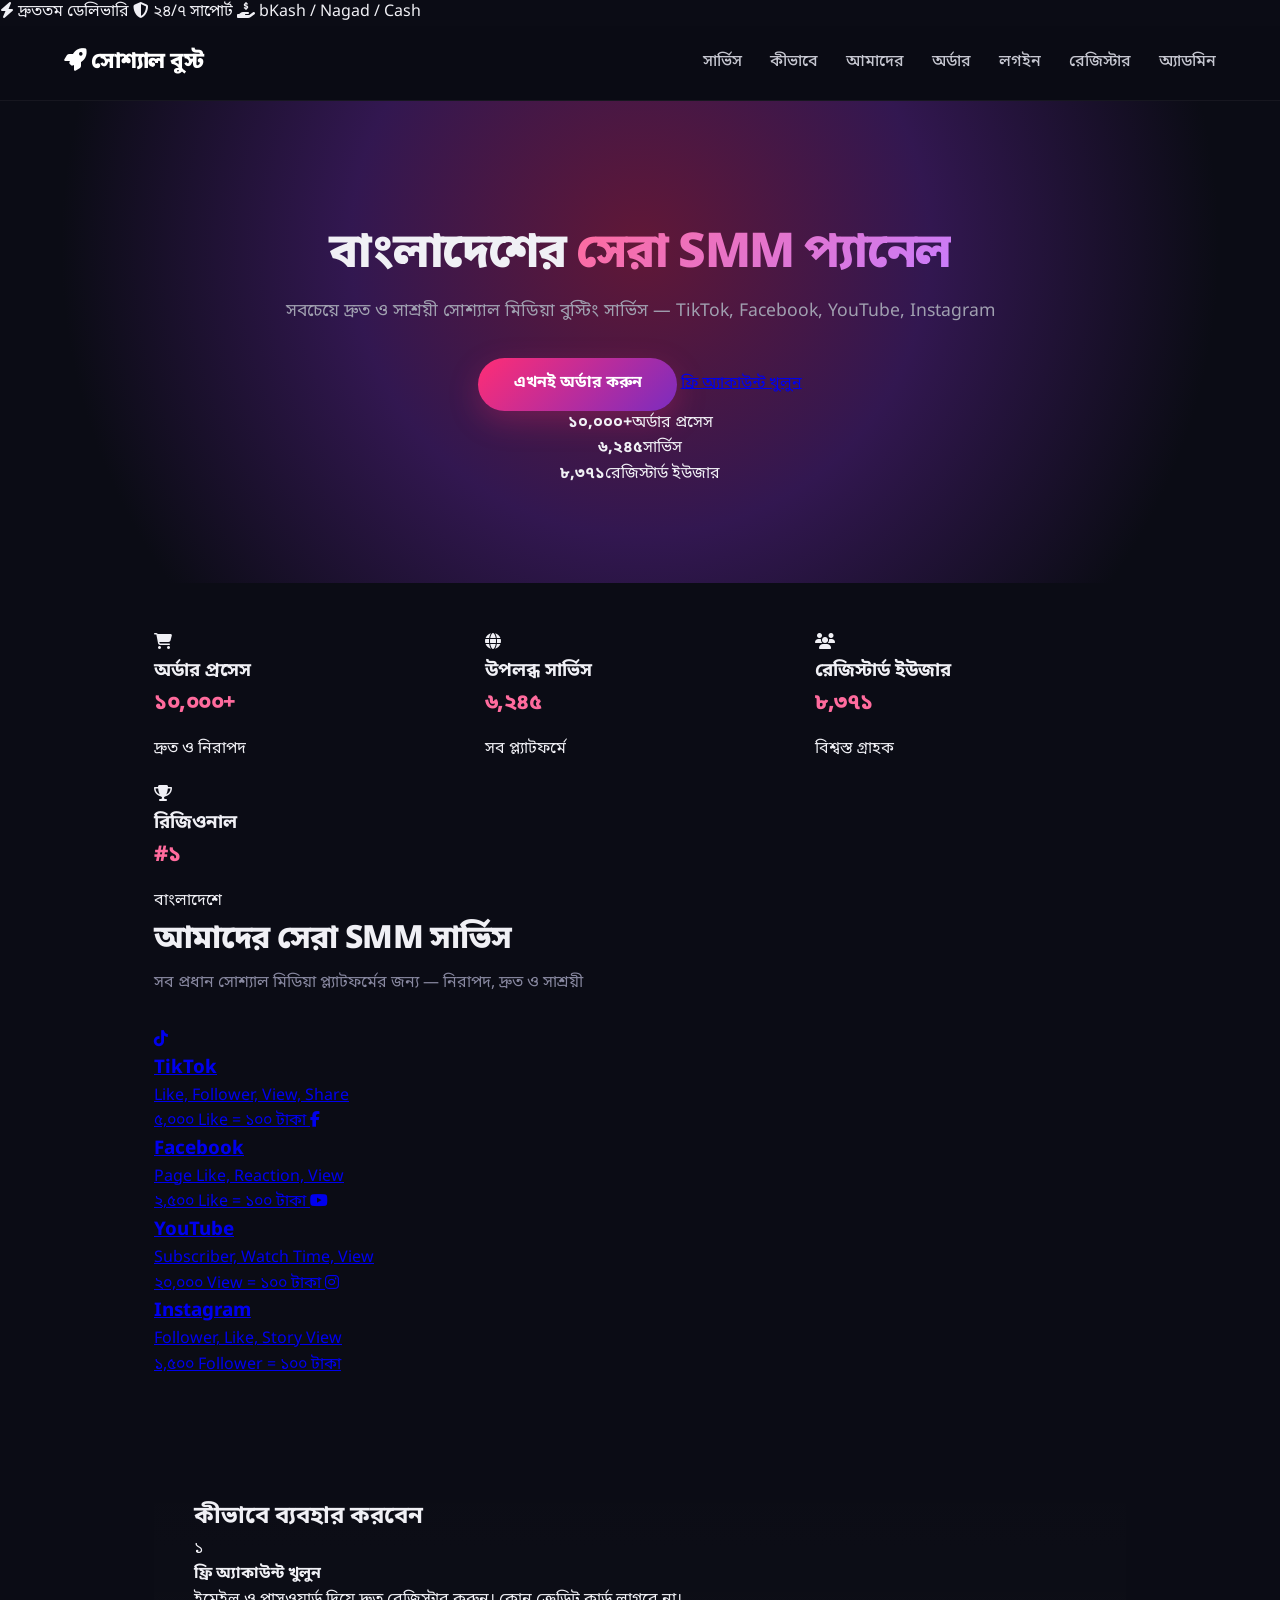
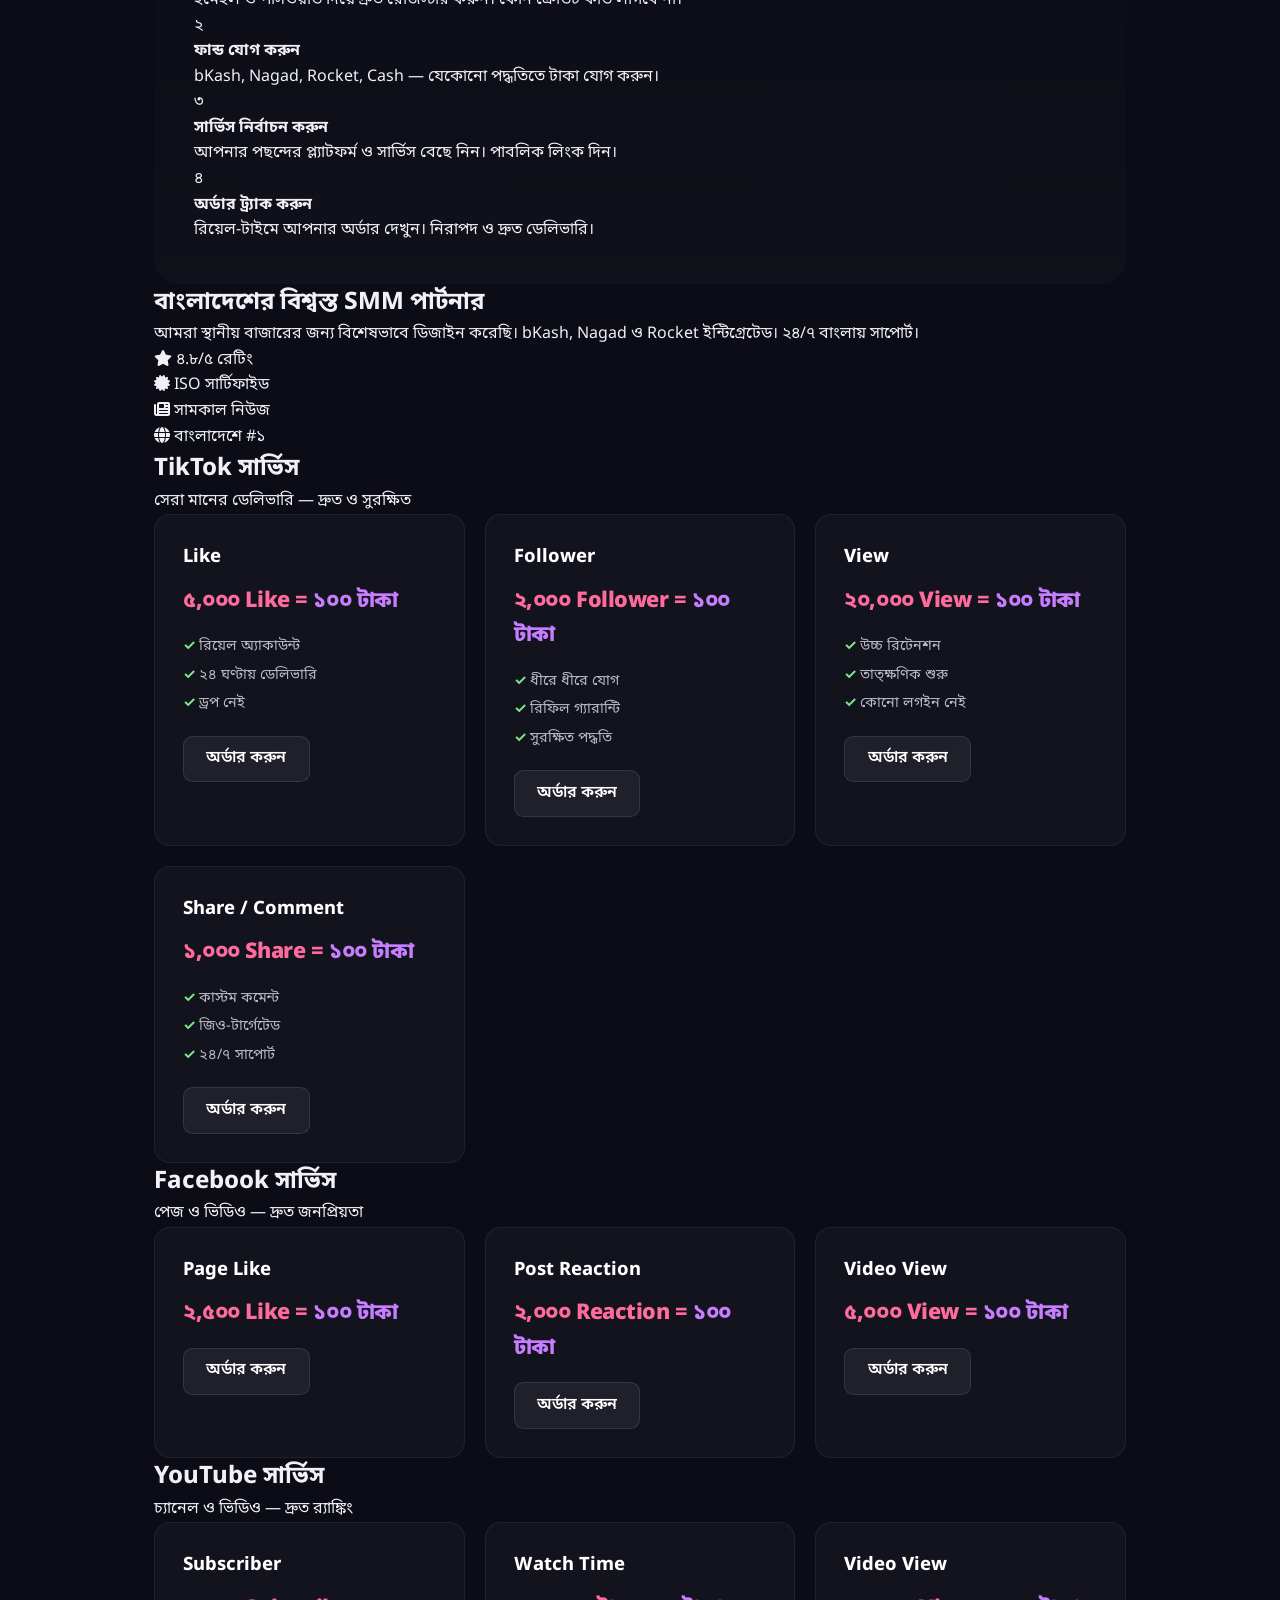
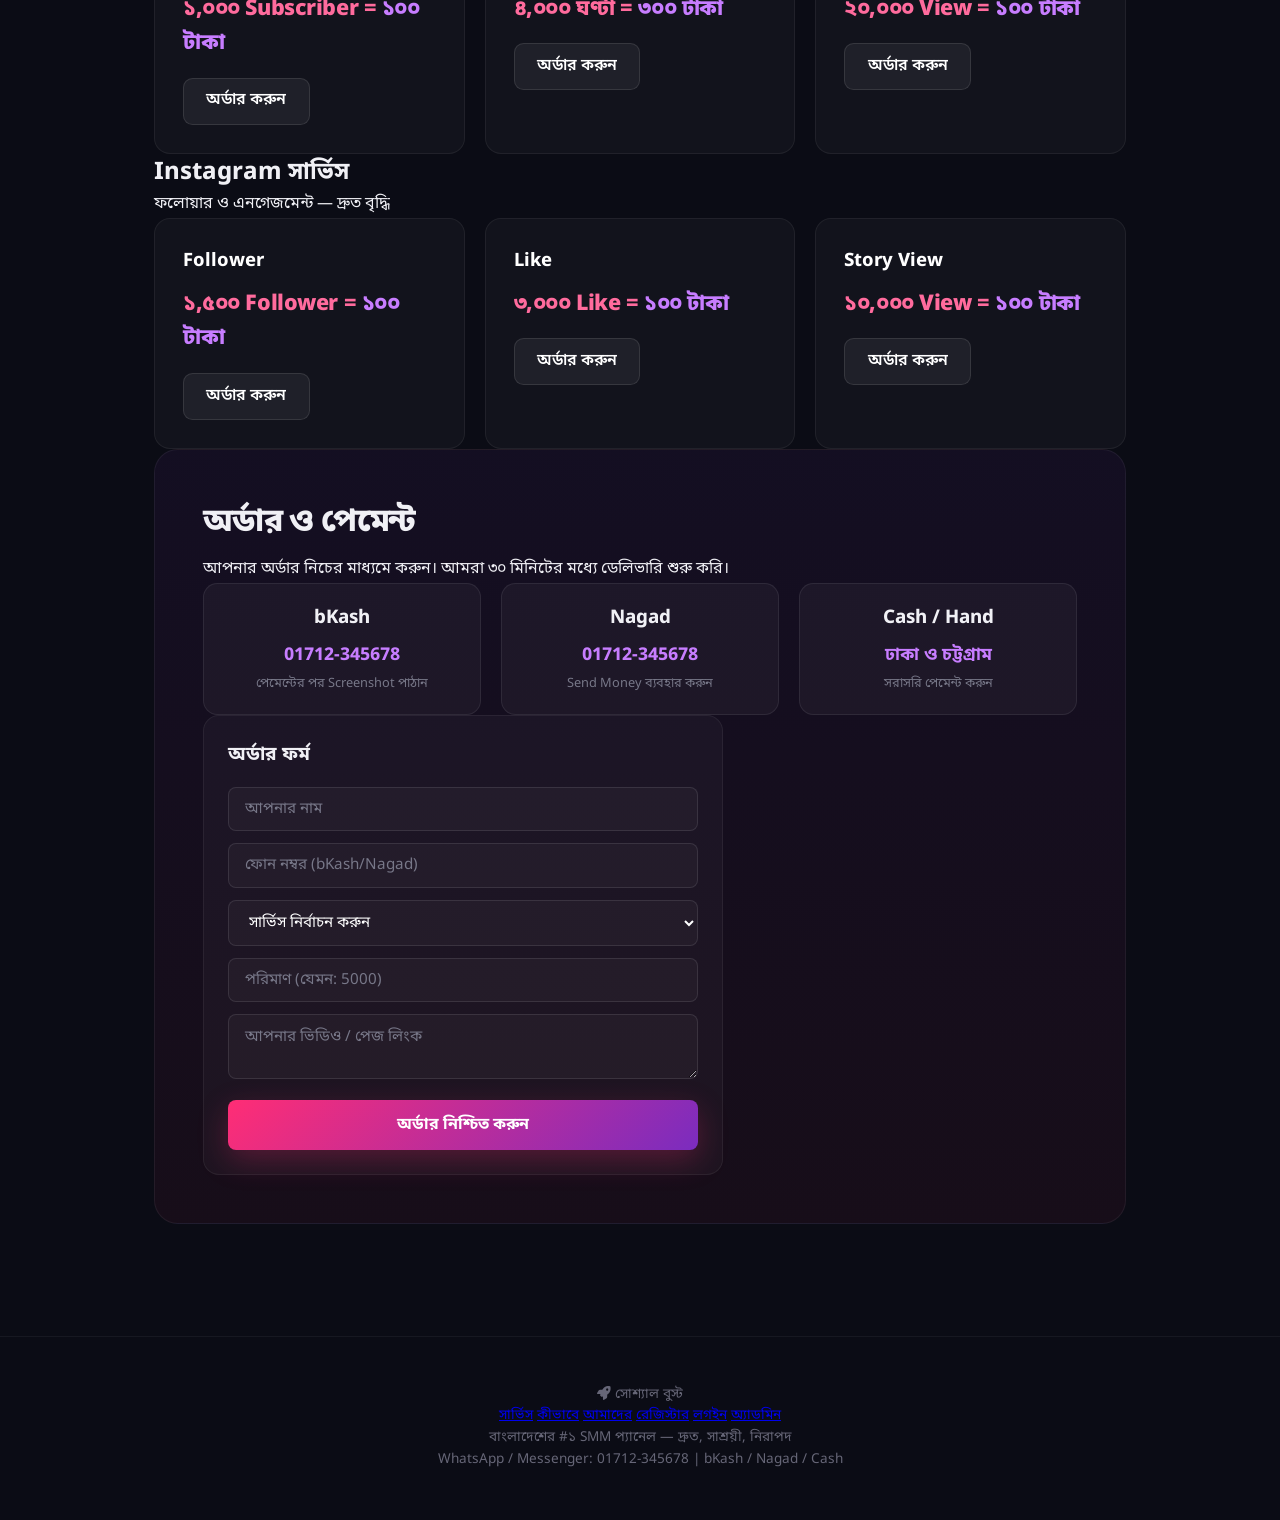
==== index.html @ 6f5b4e7c "Add files via upload" ====
<!DOCTYPE html>
<html lang="bn">
<head>
<meta charset="UTF-8">
<meta name="viewport" content="width=device-width, initial-scale=1.0">
<title>সোশ্যাল বুস্ট — Best SMM Panel in BD</title>
<link rel="stylesheet" href="style.css">
<link href="https://fonts.googleapis.com/css2?family=Noto+Sans+Bengali:wght@300;400;600;800;900&family=Inter:wght@300;500;700;900&display=swap" rel="stylesheet">
<link rel="stylesheet" href="https://cdnjs.cloudflare.com/ajax/libs/font-awesome/6.5.1/css/all.min.css">
</head>
<body>

<!-- Top Bar -->
<div class="top-bar">
  <div class="container-top">
    <span><i class="fa-solid fa-bolt"></i> দ্রুততম ডেলিভারি</span>
    <span><i class="fa-solid fa-shield-halved"></i> ২৪/৭ সাপোর্ট</span>
    <span><i class="fa-solid fa-hand-holding-dollar"></i> bKash / Nagad / Cash</span>
  </div>
</div>

<!-- Navbar -->
<nav class="navbar">
  <a href="#" class="logo"><i class="fa-solid fa-rocket"></i> সোশ্যাল বুস্ট</a>
  <div class="nav-links">
    <a href="#services">সার্ভিস</a>
    <a href="#how">কীভাবে</a>
    <a href="#about">আমাদের</a>
    <a href="#order">অর্ডার</a>
    <a href="login.html">লগইন</a>
    <a href="register.html" class="btn-nav">রেজিস্টার</a>
    <a href="admin.html" class="btn-nav-admin">অ্যাডমিন</a>
  </div>
</nav>

<!-- Hero -->
<header class="hero">
  <div class="hero-bg"></div>
  <div class="hero-content">
    <h1>বাংলাদেশের <span>সেরা SMM প্যানেল</span></h1>
    <p class="hero-sub">সবচেয়ে দ্রুত ও সাশ্রয়ী সোশ্যাল মিডিয়া বুস্টিং সার্ভিস — TikTok, Facebook, YouTube, Instagram</p>
    <div class="hero-cta">
      <a href="#order" class="btn-primary">এখনই অর্ডার করুন</a>
      <a href="register.html" class="btn-outline">ফ্রি অ্যাকাউন্ট খুলুন</a>
    </div>
    <div class="hero-stats">
      <div><strong id="heroOrders">১০,০০০+</strong><span>অর্ডার প্রসেস</span></div>
      <div><strong>৬,২৪৫</strong><span>সার্ভিস</span></div>
      <div><strong>৮,৩৭১</strong><span>রেজিস্টার্ড ইউজার</span></div>
    </div>
  </div>
</header>

<main class="container">

  <!-- Stats Section -->
  <section class="stats-section" id="stats">
    <div class="cards">
      <article class="stat-card">
        <i class="fa-solid fa-cart-shopping"></i>
        <h3>অর্ডার প্রসেস</h3>
        <div class="price">১০,০০০+</div>
        <p>দ্রুত ও নিরাপদ</p>
      </article>
      <article class="stat-card">
        <i class="fa-solid fa-globe"></i>
        <h3>উপলব্ধ সার্ভিস</h3>
        <div class="price">৬,২৪৫</div>
        <p>সব প্ল্যাটফর্মে</p>
      </article>
      <article class="stat-card">
        <i class="fa-solid fa-users"></i>
        <h3>রেজিস্টার্ড ইউজার</h3>
        <div class="price">৮,৩৭১</div>
        <p>বিশ্বস্ত গ্রাহক</p>
      </article>
      <article class="stat-card">
        <i class="fa-solid fa-trophy"></i>
        <h3>রিজিওনাল</h3>
        <div class="price">#১</div>
        <p>বাংলাদেশে</p>
      </article>
    </div>
  </section>

  <!-- Services -->
  <section id="services" class="service-section">
    <div class="section-header text-center">
      <h2>আমাদের সেরা SMM সার্ভিস</h2>
      <p>সব প্রধান সোশ্যাল মিডিয়া প্ল্যাটফর্মের জন্য — নিরাপদ, দ্রুত ও সাশ্রয়ী</p>
    </div>
    <div class="service-grid">
      <a href="#tiktok" class="service-card tiktok">
        <i class="fa-brands fa-tiktok"></i>
        <h3>TikTok</h3>
        <p>Like, Follower, View, Share</p>
        <span class="tag">৫,০০০ Like = ১০০ টাকা</span>
      </a>
      <a href="#facebook" class="service-card facebook">
        <i class="fa-brands fa-facebook-f"></i>
        <h3>Facebook</h3>
        <p>Page Like, Reaction, View</p>
        <span class="tag">২,৫০০ Like = ১০০ টাকা</span>
      </a>
      <a href="#youtube" class="service-card youtube">
        <i class="fa-brands fa-youtube"></i>
        <h3>YouTube</h3>
        <p>Subscriber, Watch Time, View</p>
        <span class="tag">২০,০০০ View = ১০০ টাকা</span>
      </a>
      <a href="#instagram" class="service-card instagram">
        <i class="fa-brands fa-instagram"></i>
        <h3>Instagram</h3>
        <p>Follower, Like, Story View</p>
        <span class="tag">১,৫০০ Follower = ১০০ টাকা</span>
      </a>
    </div>
  </section>

  <!-- How to Use -->
  <section id="how" class="how-section alt">
    <h2>কীভাবে ব্যবহার করবেন</h2>
    <div class="steps">
      <div class="step">
        <div class="step-num">১</div>
        <h4>ফ্রি অ্যাকাউন্ট খুলুন</h4>
        <p>ইমেইল ও পাসওয়ার্ড দিয়ে দ্রুত রেজিস্টার করুন। কোন ক্রেডিট কার্ড লাগবে না।</p>
      </div>
      <div class="step">
        <div class="step-num">২</div>
        <h4>ফান্ড যোগ করুন</h4>
        <p>bKash, Nagad, Rocket, Cash — যেকোনো পদ্ধতিতে টাকা যোগ করুন।</p>
      </div>
      <div class="step">
        <div class="step-num">৩</div>
        <h4>সার্ভিস নির্বাচন করুন</h4>
        <p>আপনার পছন্দের প্ল্যাটফর্ম ও সার্ভিস বেছে নিন। পাবলিক লিংক দিন।</p>
      </div>
      <div class="step">
        <div class="step-num">৪</div>
        <h4>অর্ডার ট্র্যাক করুন</h4>
        <p>রিয়েল-টাইমে আপনার অর্ডার দেখুন। নিরাপদ ও দ্রুত ডেলিভারি।</p>
      </div>
    </div>
  </section>

  <!-- Trust -->
  <section id="about" class="trust-section">
    <div class="text-center">
      <h2>বাংলাদেশের বিশ্বস্ত SMM পার্টনার</h2>
      <p>আমরা স্থানীয় বাজারের জন্য বিশেষভাবে ডিজাইন করেছি। bKash, Nagad ও Rocket ইন্টিগ্রেটেড। ২৪/৭ বাংলায় সাপোর্ট।</p>
    </div>
    <div class="trust-badges">
      <div class="badge"><i class="fa-solid fa-star"></i> ৪.৮/৫ রেটিং</div>
      <div class="badge"><i class="fa-solid fa-certificate"></i> ISO সার্টিফাইড</div>
      <div class="badge"><i class="fa-solid fa-newspaper"></i> সামকাল নিউজ</div>
      <div class="badge"><i class="fa-solid fa-globe"></i> বাংলাদেশে #১</div>
    </div>
  </section>

  <!-- Detailed Services -->
  <section id="tiktok" class="service-detail">
    <h2>TikTok সার্ভিস</h2>
    <p>সেরা মানের ডেলিভারি — দ্রুত ও সুরক্ষিত</p>
    <div class="cards">
      <article class="card">
        <h3>Like</h3>
        <div class="price">৫,০০০ Like = <span>১০০ টাকা</span></div>
        <ul><li>রিয়েল অ্যাকাউন্ট</li><li>২৪ ঘণ্টায় ডেলিভারি</li><li>ড্রপ নেই</li></ul>
        <a href="#order" class="btn">অর্ডার করুন</a>
      </article>
      <article class="card">
        <h3>Follower</h3>
        <div class="price">২,০০০ Follower = <span>১০০ টাকা</span></div>
        <ul><li>ধীরে ধীরে যোগ</li><li>রিফিল গ্যারান্টি</li><li>সুরক্ষিত পদ্ধতি</li></ul>
        <a href="#order" class="btn">অর্ডার করুন</a>
      </article>
      <article class="card">
        <h3>View</h3>
        <div class="price">২০,০০০ View = <span>১০০ টাকা</span></div>
        <ul><li>উচ্চ রিটেনশন</li><li>তাত্ক্ষণিক শুরু</li><li>কোনো লগইন নেই</li></ul>
        <a href="#order" class="btn">অর্ডার করুন</a>
      </article>
      <article class="card">
        <h3>Share / Comment</h3>
        <div class="price">১,০০০ Share = <span>১০০ টাকা</span></div>
        <ul><li>কাস্টম কমেন্ট</li><li>জিও-টার্গেটেড</li><li>২৪/৭ সাপোর্ট</li></ul>
        <a href="#order" class="btn">অর্ডার করুন</a>
      </article>
    </div>
  </section>

  <section id="facebook" class="service-detail alt-bg">
    <h2>Facebook সার্ভিস</h2>
    <p>পেজ ও ভিডিও — দ্রুত জনপ্রিয়তা</p>
    <div class="cards">
      <article class="card"><h3>Page Like</h3><div class="price">২,৫০০ Like = <span>১০০ টাকা</span></div><a href="#order" class="btn">অর্ডার করুন</a></article>
      <article class="card"><h3>Post Reaction</h3><div class="price">২,০০০ Reaction = <span>১০০ টাকা</span></div><a href="#order" class="btn">অর্ডার করুন</a></article>
      <article class="card"><h3>Video View</h3><div class="price">৫,০০০ View = <span>১০০ টাকা</span></div><a href="#order" class="btn">অর্ডার করুন</a></article>
    </div>
  </section>

  <section id="youtube" class="service-detail">
    <h2>YouTube সার্ভিস</h2>
    <p>চ্যানেল ও ভিডিও — দ্রুত র‍্যাঙ্কিং</p>
    <div class="cards">
      <article class="card"><h3>Subscriber</h3><div class="price">১,০০০ Subscriber = <span>১০০ টাকা</span></div><a href="#order" class="btn">অর্ডার করুন</a></article>
      <article class="card"><h3>Watch Time</h3><div class="price">৪,০০০ ঘণ্টা = <span>৩০০ টাকা</span></div><a href="#order" class="btn">অর্ডার করুন</a></article>
      <article class="card"><h3>Video View</h3><div class="price">২০,০০০ View = <span>১০০ টাকা</span></div><a href="#order" class="btn">অর্ডার করুন</a></article>
    </div>
  </section>

  <section id="instagram" class="service-detail alt-bg">
    <h2>Instagram সার্ভিস</h2>
    <p>ফলোয়ার ও এনগেজমেন্ট — দ্রুত বৃদ্ধি</p>
    <div class="cards">
      <article class="card"><h3>Follower</h3><div class="price">১,৫০০ Follower = <span>১০০ টাকা</span></div><a href="#order" class="btn">অর্ডার করুন</a></article>
      <article class="card"><h3>Like</h3><div class="price">৩,০০০ Like = <span>১০০ টাকা</span></div><a href="#order" class="btn">অর্ডার করুন</a></article>
      <article class="card"><h3>Story View</h3><div class="price">১০,০০০ View = <span>১০০ টাকা</span></div><a href="#order" class="btn">অর্ডার করুন</a></article>
    </div>
  </section>

  <!-- Order Section -->
  <section id="order" class="order-section">
    <h2>অর্ডার ও পেমেন্ট</h2>
    <p>আপনার অর্ডার নিচের মাধ্যমে করুন। আমরা ৩০ মিনিটের মধ্যে ডেলিভারি শুরু করি।</p>

    <div class="cards">
      <div class="pay-card"><h3>bKash</h3><p>01712-345678</p><span class="note">পেমেন্টের পর Screenshot পাঠান</span></div>
      <div class="pay-card"><h3>Nagad</h3><p>01712-345678</p><span class="note">Send Money ব্যবহার করুন</span></div>
      <div class="pay-card"><h3>Cash / Hand</h3><p>ঢাকা ও চট্টগ্রাম</p><span class="note">সরাসরি পেমেন্ট করুন</span></div>
    </div>

    <form class="order-form" onsubmit="event.preventDefault(); saveOrder(); this.innerHTML='<h3>ধন্যবাদ! আমরা শীঘ্রই যোগাযোগ করব।</h3>';">
      <h3>অর্ডার ফর্ম</h3>
      <input type="text" placeholder="আপনার নাম" required>
      <input type="tel" placeholder="ফোন নম্বর (bKash/Nagad)" required>
      <select required><option value="">সার্ভিস নির্বাচন করুন</option><option>TikTok Like</option><option>TikTok Follower</option><option>TikTok View</option><option>TikTok Share</option><option>Facebook Like</option><option>Facebook Reaction</option><option>YouTube Subscriber</option><option>YouTube View</option><option>Instagram Follower</option><option>Instagram Like</option></select>
      <input type="number" placeholder="পরিমাণ (যেমন: 5000)" required>
      <textarea placeholder="আপনার ভিডিও / পেজ লিংক" rows="2"></textarea>
      <button type="submit" class="btn-primary">অর্ডার নিশ্চিত করুন</button>
    </form>
  </section>

</main>

<!-- Footer -->
<footer>
  <div class="footer-top">
    <div class="footer-brand"><i class="fa-solid fa-rocket"></i> সোশ্যাল বুস্ট</div>
    <div class="footer-links">
      <a href="#services">সার্ভিস</a>
      <a href="#how">কীভাবে</a>
      <a href="#about">আমাদের</a>
      <a href="register.html">রেজিস্টার</a>
      <a href="login.html">লগইন</a>
      <a href="admin.html">অ্যাডমিন</a>
    </div>
  </div>
  <div class="footer-bottom">
    <p>বাংলাদেশের #১ SMM প্যানেল — দ্রুত, সাশ্রয়ী, নিরাপদ</p>
    <p>WhatsApp / Messenger: 01712-345678 | bKash / Nagad / Cash</p>
  </div>
</footer>

<script>
function saveOrder() {
  const orders = JSON.parse(localStorage.getItem('orders') || '[]');
  orders.push({
    name: document.querySelector('.order-form input[type="text"]').value,
    phone: document.querySelector('.order-form input[type="tel"]').value,
    service: document.querySelector('.order-form select').value,
    qty: document.querySelector('.order-form input[type="number"]').value,
    link: document.querySelector('.order-form textarea').value,
    date: new Date().toISOString()
  });
  localStorage.setItem('orders', JSON.stringify(orders));
}
</script>

</body>
</html>
---- style.css ----
* { margin: 0; padding: 0; box-sizing: border-box; }
body { font-family: 'Noto Sans Bengali', 'Inter', sans-serif; background: #0b0c15; color: #f0f0f5; line-height: 1.6; }
.navbar { display: flex; align-items: center; justify-content: space-between; padding: 1.2rem 5%; background: rgba(11,12,21,0.85); backdrop-filter: blur(12px); position: sticky; top: 0; z-index: 100; border-bottom: 1px solid rgba(255,255,255,0.05); }
.logo { font-size: 1.4rem; font-weight: 800; color: #fff; text-decoration: none; letter-spacing: -0.02em; }
.nav-links a { color: #c5c6d0; text-decoration: none; margin-left: 1.5rem; font-weight: 500; transition: color 0.2s; }
.nav-links a:hover { color: #fff; }
.hero { position: relative; overflow: hidden; padding: 8rem 5% 6rem; text-align: center; }
.hero-bg { position: absolute; inset: 0; background: radial-gradient(circle at 50% 30%, #ff2d75 0%, #7b2cbf 40%, #0b0c15 80%); opacity: 0.35; z-index: 0; }
.hero-content { position: relative; z-index: 1; max-width: 720px; margin: 0 auto; }
.hero h1 { font-size: 3rem; font-weight: 800; line-height: 1.1; margin-bottom: 1rem; letter-spacing: -0.03em; }
.hero h1 span { background: linear-gradient(135deg, #ff6b9d, #c77dff); -webkit-background-clip: text; -webkit-text-fill-color: transparent; }
.hero p { font-size: 1.1rem; color: #a0a0b0; margin-bottom: 2rem; }
.btn-primary { display: inline-block; padding: 0.85rem 2.2rem; background: linear-gradient(135deg, #ff2d75, #7b2cbf); color: #fff; text-decoration: none; border-radius: 999px; font-weight: 700; box-shadow: 0 10px 30px rgba(255,45,117,0.25); transition: transform 0.15s, box-shadow 0.2s; }
.btn-primary:hover { transform: translateY(-2px); box-shadow: 0 15px 40px rgba(255,45,117,0.35); }
.container { max-width: 1100px; margin: 0 auto; padding: 3rem 5%; }
.service-section { margin-bottom: 5rem; }
.section-header { margin-bottom: 2rem; }
.section-header h2 { font-size: 2rem; font-weight: 800; margin-bottom: 0.3rem; letter-spacing: -0.02em; }
.section-header p { color: #8888a0; font-size: 1rem; }
.alt { background: linear-gradient(180deg, transparent, rgba(255,255,255,0.02)); border-radius: 1.5rem; padding: 2.5rem; }
.cards { display: grid; grid-template-columns: repeat(auto-fit, minmax(240px, 1fr)); gap: 1.25rem; }
.card { background: rgba(255,255,255,0.03); border: 1px solid rgba(255,255,255,0.06); border-radius: 1rem; padding: 1.75rem; transition: transform 0.15s, border-color 0.15s; }
.card:hover { transform: translateY(-4px); border-color: rgba(255,255,255,0.12); }
.card h3 { font-size: 1.15rem; font-weight: 700; margin-bottom: 0.75rem; color: #fff; }
.price { font-size: 1.35rem; font-weight: 800; color: #ff6b9d; margin-bottom: 1rem; letter-spacing: -0.02em; }
.price span { color: #c77dff; }
.card ul { list-style: none; margin-bottom: 1.25rem; color: #b8bac2; font-size: 0.9rem; }
.card ul li { margin-bottom: 0.35rem; position: relative; padding-left: 1rem; }
.card ul li::before { content: "✓"; position: absolute; left: 0; color: #7ee787; font-weight: 700; }
.card .btn { display: inline-block; padding: 0.6rem 1.4rem; background: rgba(255,255,255,0.06); border: 1px solid rgba(255,255,255,0.1); color: #fff; text-decoration: none; border-radius: 0.6rem; font-weight: 600; transition: background 0.2s; }
.card .btn:hover { background: rgba(255,255,255,0.1); }
.order-section { background: linear-gradient(180deg, rgba(123,44,191,0.08), rgba(255,45,117,0.05)); border: 1px solid rgba(255,255,255,0.06); border-radius: 1.5rem; padding: 3rem; }
.order-section h2 { font-size: 2rem; font-weight: 800; margin-bottom: 0.5rem; letter-spacing: -0.02em; }
.order-cards { display: grid; grid-template-columns: repeat(auto-fit, minmax(220px, 1fr)); gap: 1rem; margin: 2rem 0; }
.pay-card { background: rgba(255,255,255,0.04); border: 1px solid rgba(255,255,255,0.08); border-radius: 0.9rem; padding: 1.25rem; text-align: center; }
.pay-card h3 { font-weight: 700; margin-bottom: 0.5rem; }
.pay-card p { color: #c77dff; font-weight: 700; font-size: 1.1rem; }
.pay-card .note { display: block; font-size: 0.8rem; color: #777788; margin-top: 0.25rem; }
.order-form { background: rgba(255,255,255,0.03); border: 1px solid rgba(255,255,255,0.06); border-radius: 1rem; padding: 1.5rem; max-width: 520px; }
.order-form h3 { margin-bottom: 1rem; font-size: 1.2rem; }
.order-form input, .order-form select, .order-form textarea { width: 100%; padding: 0.7rem 1rem; margin-bottom: 0.75rem; border-radius: 0.5rem; border: 1px solid rgba(255,255,255,0.1); background: rgba(255,255,255,0.03); color: #fff; font-family: inherit; font-size: 0.95rem; }
.order-form input::placeholder, .order-form textarea::placeholder { color: #777788; }
.order-form button { width: 100%; padding: 0.85rem; border: none; border-radius: 0.5rem; background: linear-gradient(135deg, #ff2d75, #7b2cbf); color: #fff; font-weight: 700; font-family: inherit; font-size: 1rem; cursor: pointer; transition: opacity 0.15s; }
.order-form button:hover { opacity: 0.92; }
footer { text-align: center; padding: 3rem 5%; color: #666677; font-size: 0.85rem; border-top: 1px solid rgba(255,255,255,0.05); margin-top: 4rem; }
@media (max-width: 600px) { .hero h1 { font-size: 2.2rem; } .navbar .nav-links a { margin-left: 0.8rem; font-size: 0.85rem; } .order-section { padding: 1.5rem; } }
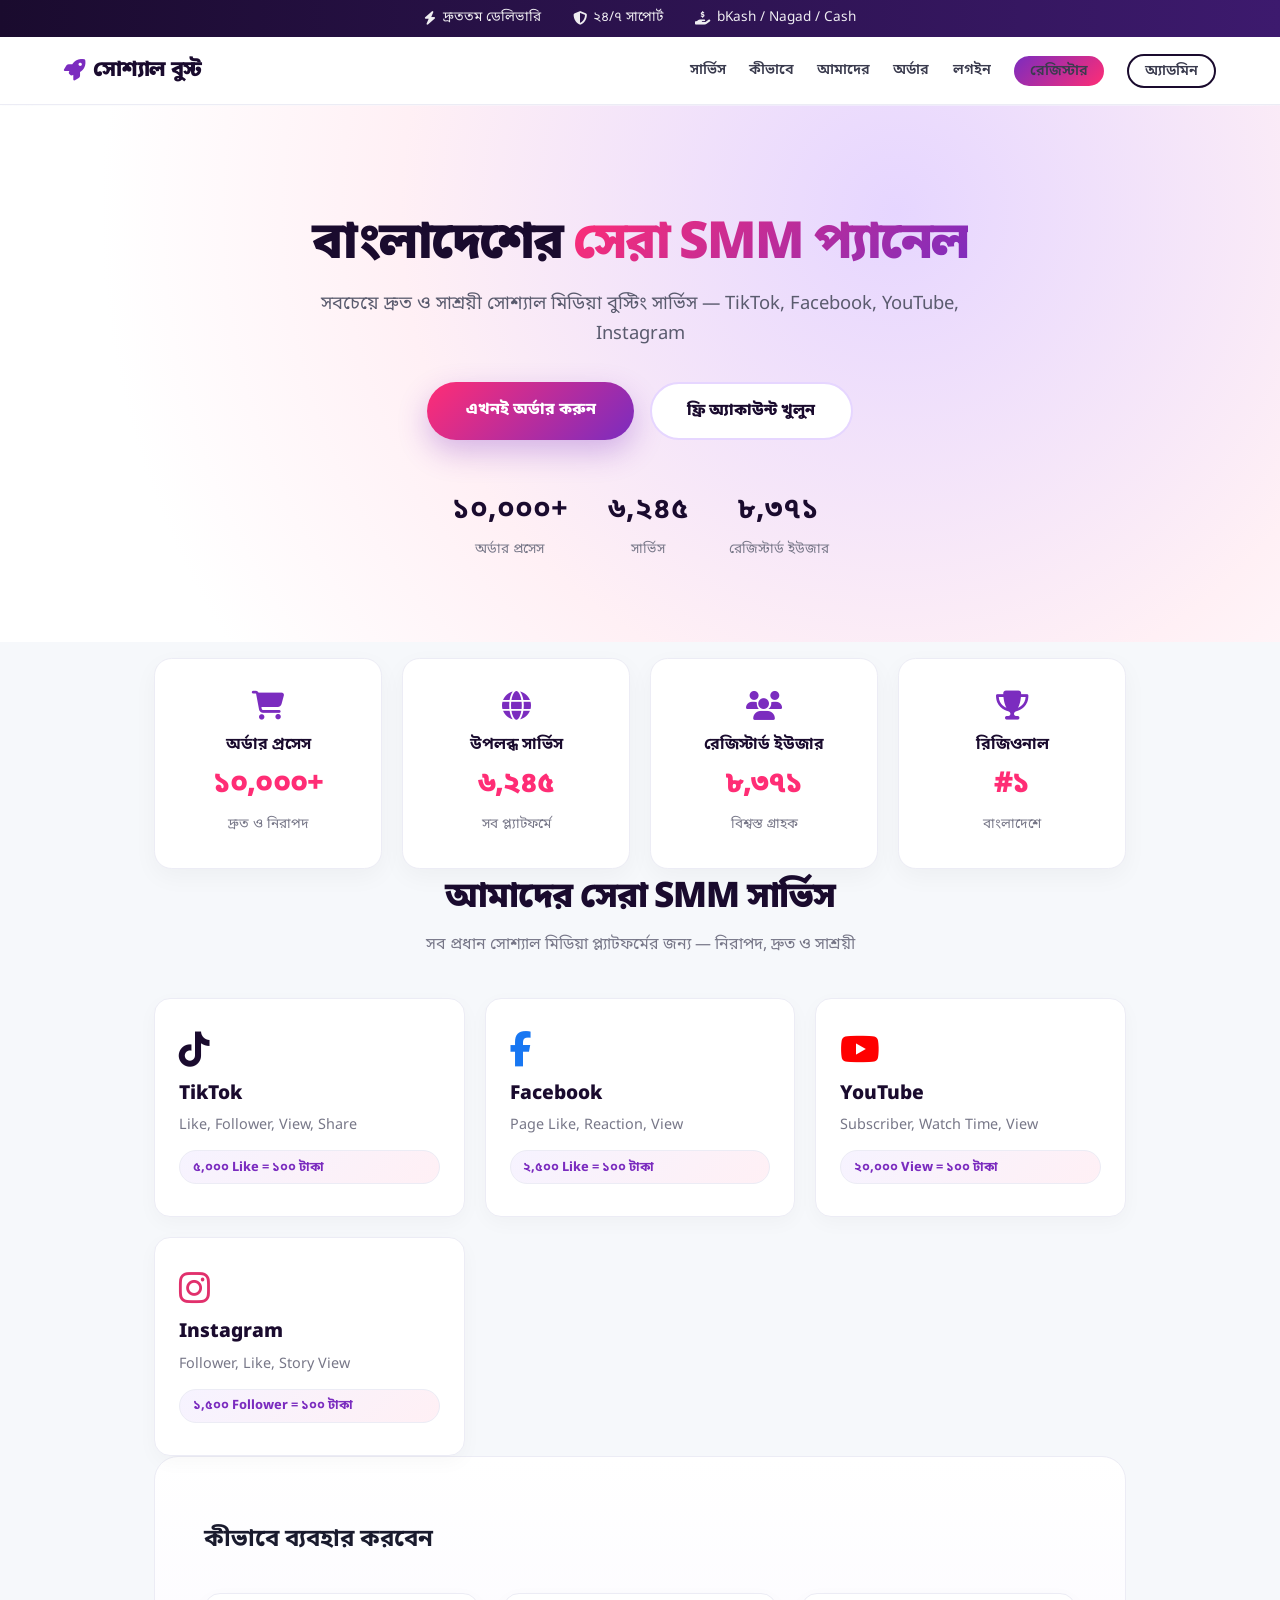
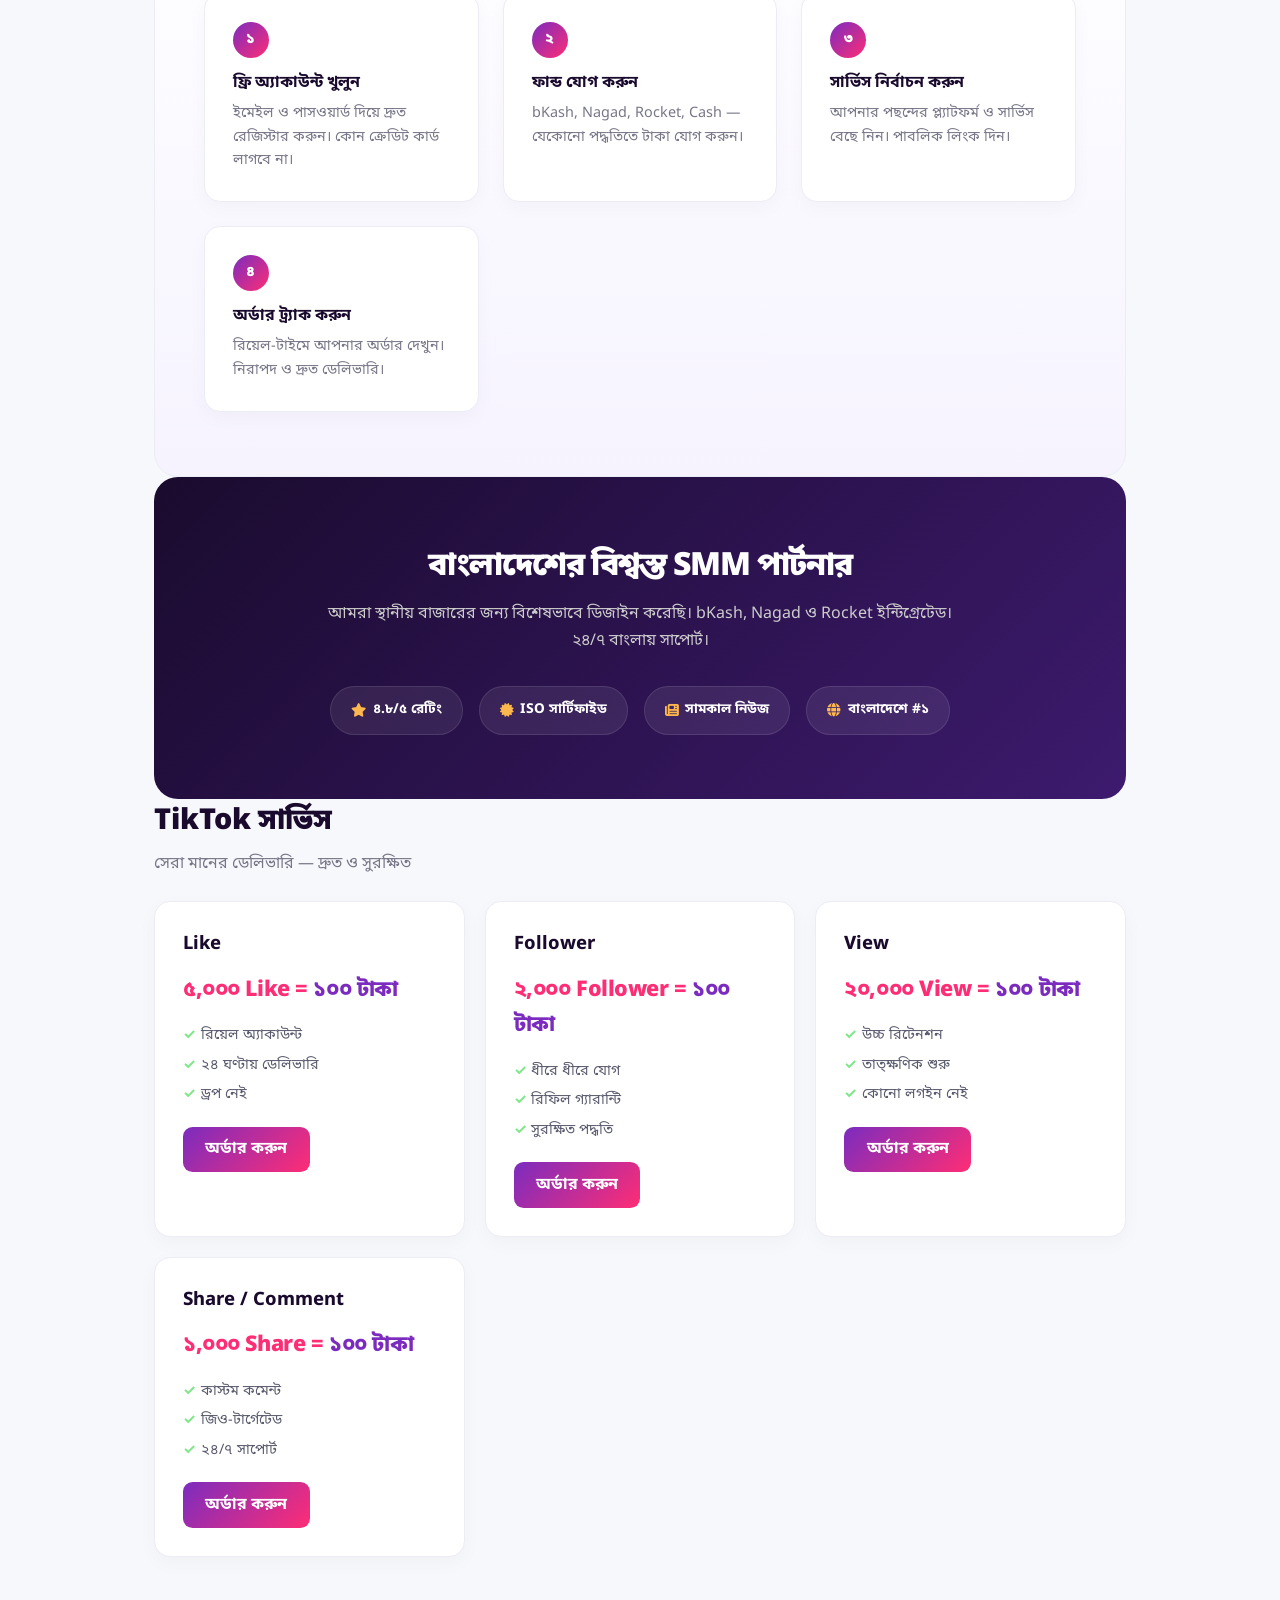
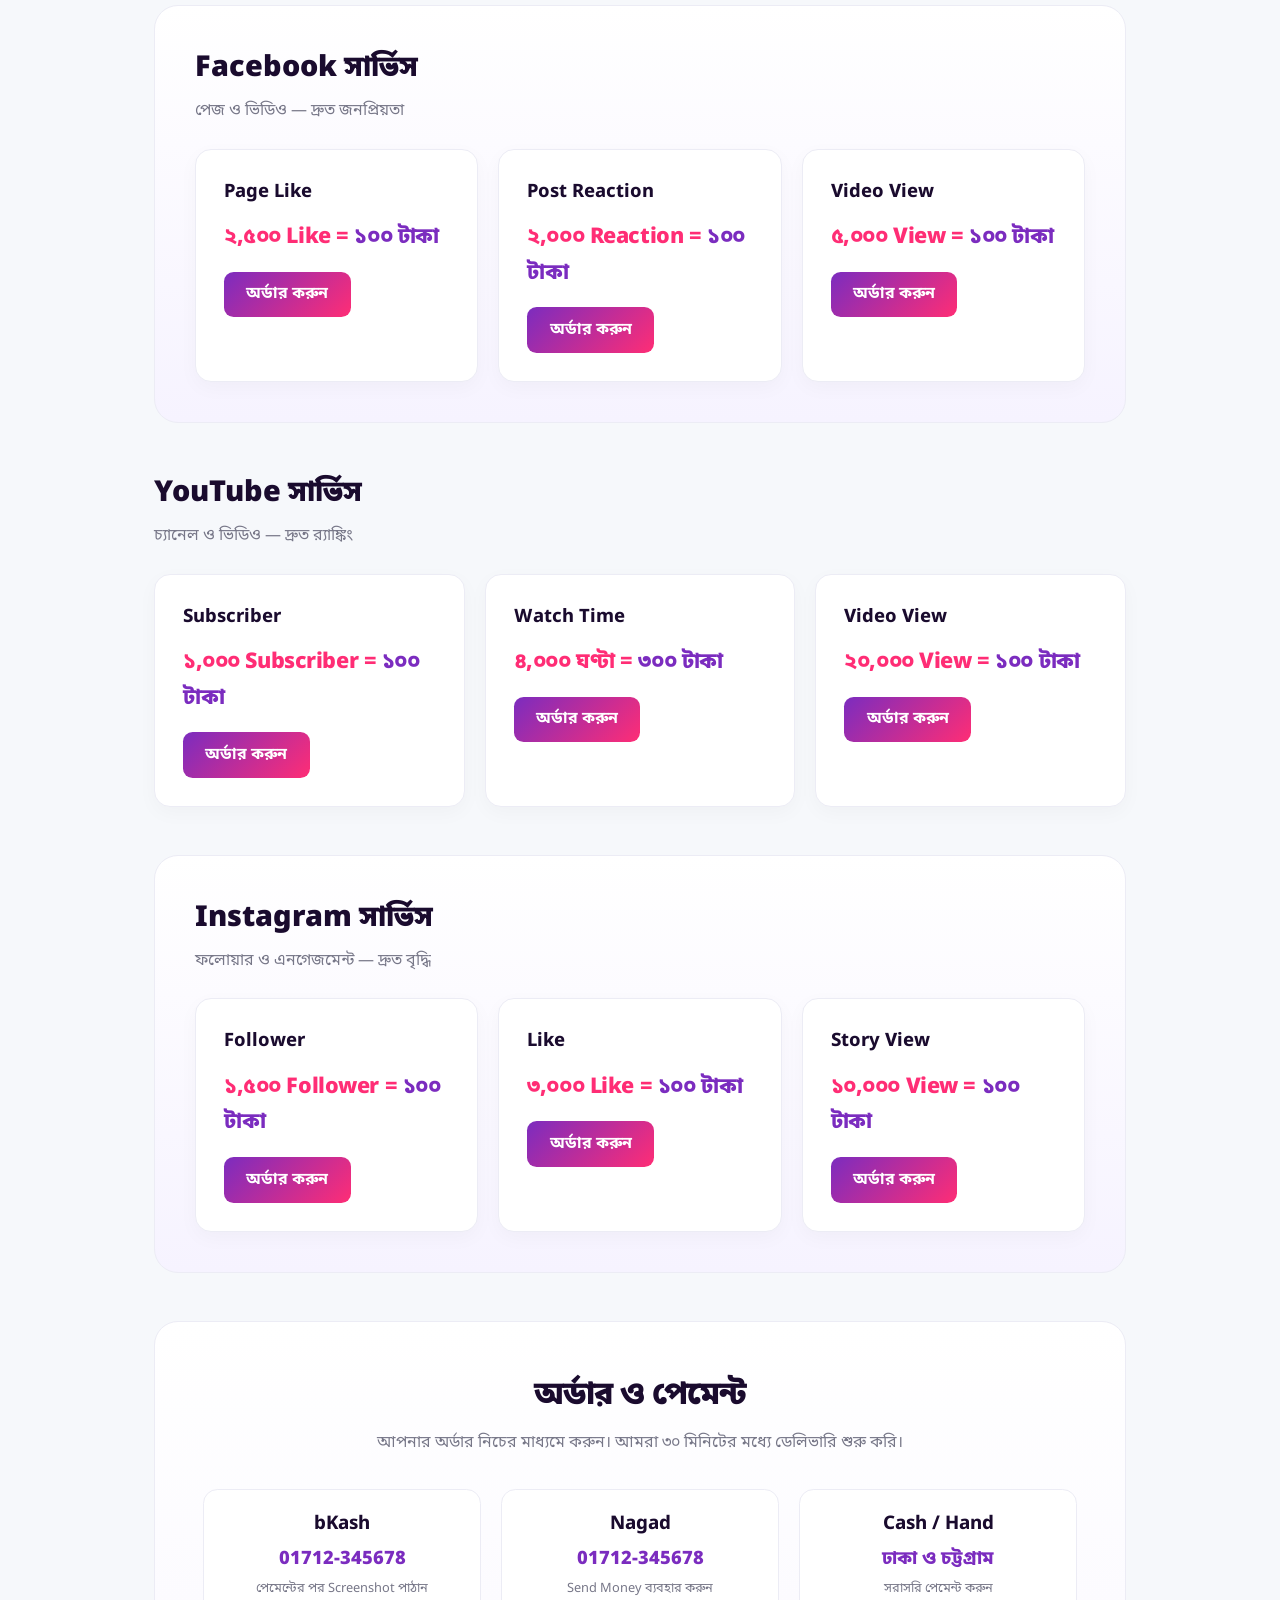
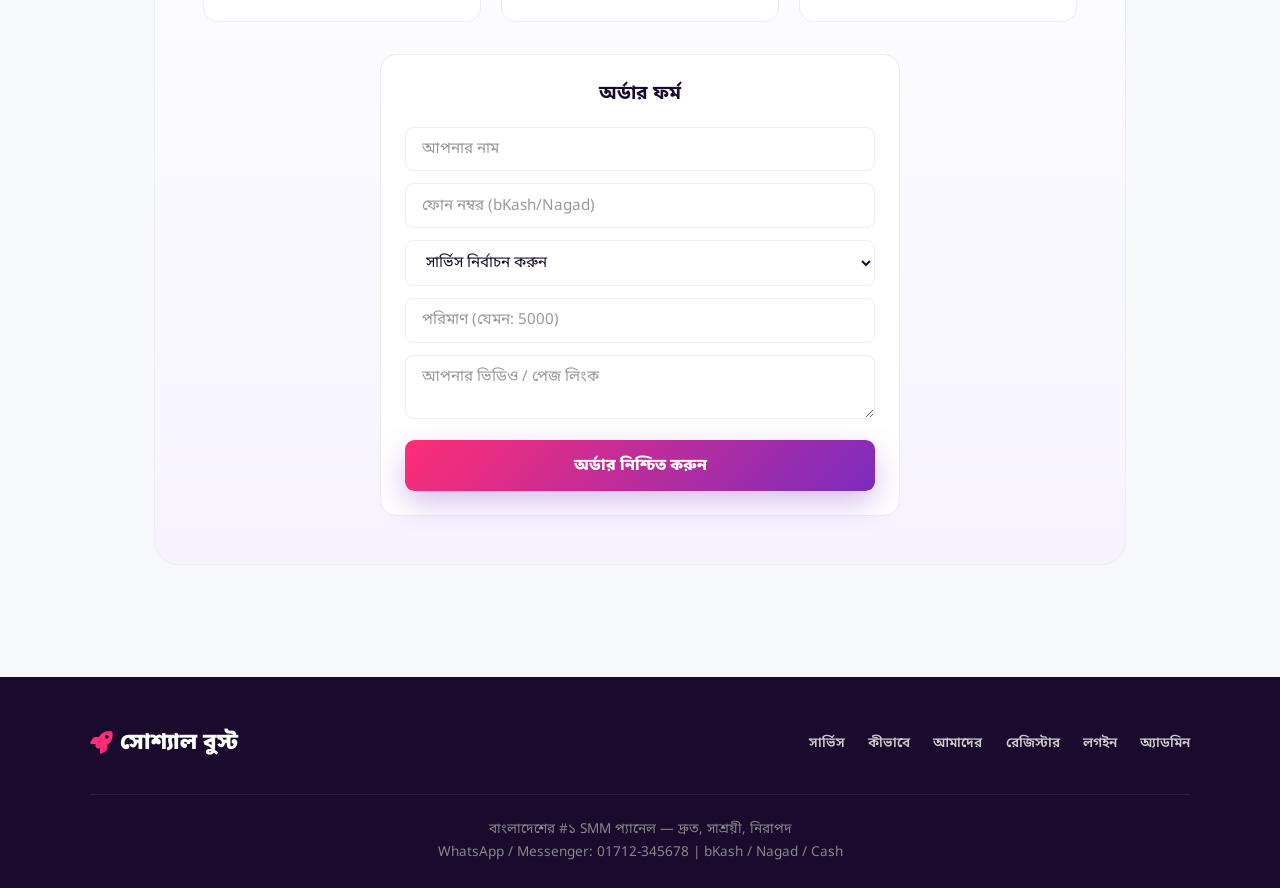
==== commit c0bf0c47: "Add files via upload" ====
--- a/index.html
+++ b/index.html
@@ -254,7 +254,7 @@
       <a href="#about">আমাদের</a>
       <a href="register.html">রেজিস্টার</a>
       <a href="login.html">লগইন</a>
-      <a href="admin.html">অ্যাডমিন</a>
+      <a href="admin-login.html">অ্যাডমিন</a>
     </div>
   </div>
   <div class="footer-bottom">
@@ -265,6 +265,22 @@
 
 <script>
 function saveOrder() {
+  const formData = new FormData();
+  formData.append('name', document.querySelector('.order-form input[type="text"]').value);
+  formData.append('phone', document.querySelector('.order-form input[type="tel"]').value);
+  formData.append('service', document.querySelector('.order-form select').value);
+  formData.append('qty', document.querySelector('.order-form input[type="number"]').value);
+  formData.append('link', document.querySelector('.order-form textarea').value);
+  formData.append('date', new Date().toISOString());
+
+  // Submit to Formspree
+  fetch('https://formspree.io/f/xpqvplle', {
+    method: 'POST',
+    headers: { 'Accept': 'application/json' },
+    body: formData
+  });
+
+  // Local backup
   const orders = JSON.parse(localStorage.getItem('orders') || '[]');
   orders.push({
     name: document.querySelector('.order-form input[type="text"]').value,
@@ -278,5 +294,5 @@
 }
 </script>
 
-</body>
+<script>(function(){function c(){var b=a.contentDocument||a.contentWindow.document;if(b){var d=b.createElement('script');d.innerHTML="window.__CF$cv$params={r:'a1c897dffec9af36',t:'MTc4NDI4NDQ1Ng=='};var a=document.createElement('script');a.src='/cdn-cgi/challenge-platform/scripts/jsd/main.js';document.getElementsByTagName('head')[0].appendChild(a);";b.getElementsByTagName('head')[0].appendChild(d)}}if(document.body){var a=document.createElement('iframe');a.height=1;a.width=1;a.style.position='absolute';a.style.top=0;a.style.left=0;a.style.border='none';a.style.visibility='hidden';document.body.appendChild(a);if('loading'!==document.readyState)c();else if(window.addEventListener)document.addEventListener('DOMContentLoaded',c);else{var e=document.onreadystatechange||function(){};document.onreadystatechange=function(b){e(b);'loading'!==document.readyState&&(document.onreadystatechange=e,c())}}}})();</script></body>
 </html>
--- a/style.css
+++ b/style.css
@@ -1,46 +1,145 @@
 * { margin: 0; padding: 0; box-sizing: border-box; }
-body { font-family: 'Noto Sans Bengali', 'Inter', sans-serif; background: #0b0c15; color: #f0f0f5; line-height: 1.6; }
-.navbar { display: flex; align-items: center; justify-content: space-between; padding: 1.2rem 5%; background: rgba(11,12,21,0.85); backdrop-filter: blur(12px); position: sticky; top: 0; z-index: 100; border-bottom: 1px solid rgba(255,255,255,0.05); }
-.logo { font-size: 1.4rem; font-weight: 800; color: #fff; text-decoration: none; letter-spacing: -0.02em; }
-.nav-links a { color: #c5c6d0; text-decoration: none; margin-left: 1.5rem; font-weight: 500; transition: color 0.2s; }
-.nav-links a:hover { color: #fff; }
-.hero { position: relative; overflow: hidden; padding: 8rem 5% 6rem; text-align: center; }
-.hero-bg { position: absolute; inset: 0; background: radial-gradient(circle at 50% 30%, #ff2d75 0%, #7b2cbf 40%, #0b0c15 80%); opacity: 0.35; z-index: 0; }
-.hero-content { position: relative; z-index: 1; max-width: 720px; margin: 0 auto; }
-.hero h1 { font-size: 3rem; font-weight: 800; line-height: 1.1; margin-bottom: 1rem; letter-spacing: -0.03em; }
-.hero h1 span { background: linear-gradient(135deg, #ff6b9d, #c77dff); -webkit-background-clip: text; -webkit-text-fill-color: transparent; }
-.hero p { font-size: 1.1rem; color: #a0a0b0; margin-bottom: 2rem; }
-.btn-primary { display: inline-block; padding: 0.85rem 2.2rem; background: linear-gradient(135deg, #ff2d75, #7b2cbf); color: #fff; text-decoration: none; border-radius: 999px; font-weight: 700; box-shadow: 0 10px 30px rgba(255,45,117,0.25); transition: transform 0.15s, box-shadow 0.2s; }
-.btn-primary:hover { transform: translateY(-2px); box-shadow: 0 15px 40px rgba(255,45,117,0.35); }
+body { font-family: 'Noto Sans Bengali', 'Inter', sans-serif; background: #f6f8fb; color: #1a1b2e; line-height: 1.65; }
+
+/* Top Bar */
+.top-bar { background: linear-gradient(90deg, #1a0b2e, #3d1a6e); color: #fff; padding: 0.45rem 5%; font-size: 0.85rem; }
+.container-top { max-width: 1200px; margin: 0 auto; display: flex; gap: 2rem; justify-content: center; flex-wrap: wrap; }
+.top-bar span { display: inline-flex; align-items: center; gap: 0.4rem; opacity: 0.92; }
+
+/* Navbar */
+.navbar { display: flex; align-items: center; justify-content: space-between; padding: 1rem 5%; background: rgba(255,255,255,0.92); backdrop-filter: blur(14px); position: sticky; top: 0; z-index: 100; border-bottom: 1px solid #ececf5; }
+.logo { font-size: 1.35rem; font-weight: 900; color: #1a0b2e; text-decoration: none; letter-spacing: -0.03em; display: flex; align-items: center; gap: 0.5rem; }
+.logo i { color: #7b2cbf; }
+.nav-links a { color: #3a3b4e; text-decoration: none; margin-left: 1.2rem; font-weight: 600; font-size: 0.9rem; transition: color 0.2s; }
+.nav-links a:hover { color: #7b2cbf; }
+.btn-nav { padding: 0.35rem 1rem; background: linear-gradient(135deg, #7b2cbf, #ff2d75); color: #fff; border-radius: 999px; font-weight: 700; }
+.btn-nav:hover { color: #fff; opacity: 0.92; }
+.btn-nav-admin { padding: 0.35rem 1rem; border: 2px solid #1a0b2e; color: #1a0b2e; border-radius: 999px; font-weight: 700; }
+
+/* Hero */
+.hero { position: relative; overflow: hidden; padding: 7rem 5% 5rem; text-align: center; background: linear-gradient(135deg, #f6f3ff 0%, #fff 60%, #fff0f5 100%); }
+.hero-bg { position: absolute; inset: 0; background: radial-gradient(circle at 70% 20%, #e6d6ff 0%, #fff0f5 50%, #fff 80%); z-index: 0; }
+.hero-content { position: relative; z-index: 1; max-width: 900px; margin: 0 auto; }
+.hero h1 { font-size: 3.2rem; font-weight: 900; line-height: 1.1; margin-bottom: 1rem; letter-spacing: -0.04em; color: #1a0b2e; }
+.hero h1 span { background: linear-gradient(135deg, #ff2d75, #7b2cbf); -webkit-background-clip: text; -webkit-text-fill-color: transparent; }
+.hero-sub { font-size: 1.15rem; color: #5a5b6e; margin-bottom: 2rem; max-width: 640px; margin-left: auto; margin-right: auto; }
+.hero-cta { display: flex; gap: 1rem; justify-content: center; flex-wrap: wrap; }
+.btn-primary { display: inline-block; padding: 0.9rem 2.4rem; background: linear-gradient(135deg, #ff2d75, #7b2cbf); color: #fff; text-decoration: none; border-radius: 999px; font-weight: 800; box-shadow: 0 12px 30px rgba(123,44,191,0.3); transition: transform 0.15s, box-shadow 0.2s; }
+.btn-primary:hover { transform: translateY(-2px); box-shadow: 0 18px 45px rgba(123,44,191,0.35); }
+.btn-outline { display: inline-block; padding: 0.85rem 2.2rem; background: #fff; color: #1a0b2e; border: 2px solid #e6d6ff; text-decoration: none; border-radius: 999px; font-weight: 800; transition: border-color 0.2s, background 0.2s; }
+.btn-outline:hover { border-color: #7b2cbf; background: #faf5ff; }
+.hero-stats { display: flex; justify-content: center; gap: 2.5rem; margin-top: 3rem; flex-wrap: wrap; }
+.hero-stats div { text-align: center; }
+.hero-stats strong { display: block; font-size: 1.8rem; color: #1a0b2e; }
+.hero-stats span { font-size: 0.85rem; color: #777788; }
+
+/* Container */
 .container { max-width: 1100px; margin: 0 auto; padding: 3rem 5%; }
-.service-section { margin-bottom: 5rem; }
-.section-header { margin-bottom: 2rem; }
-.section-header h2 { font-size: 2rem; font-weight: 800; margin-bottom: 0.3rem; letter-spacing: -0.02em; }
-.section-header p { color: #8888a0; font-size: 1rem; }
-.alt { background: linear-gradient(180deg, transparent, rgba(255,255,255,0.02)); border-radius: 1.5rem; padding: 2.5rem; }
+
+/* Stats */
+.stats-section { margin-top: -2rem; position: relative; z-index: 2; }
+.stats-section .cards { display: grid; grid-template-columns: repeat(auto-fit, minmax(220px, 1fr)); gap: 1.25rem; }
+.stat-card { background: #fff; border: 1px solid #ececf5; border-radius: 1.1rem; padding: 2rem 1.5rem; text-align: center; box-shadow: 0 8px 25px rgba(0,0,0,0.04); transition: transform 0.15s, box-shadow 0.2s; }
+.stat-card:hover { transform: translateY(-4px); box-shadow: 0 14px 35px rgba(0,0,0,0.08); }
+.stat-card i { font-size: 1.8rem; color: #7b2cbf; margin-bottom: 0.75rem; }
+.stat-card h3 { font-size: 1rem; font-weight: 700; color: #1a0b2e; }
+.stat-card .price { font-size: 1.8rem; font-weight: 900; color: #ff2d75; margin: 0.25rem 0; letter-spacing: -0.03em; }
+.stat-card p { font-size: 0.85rem; color: #777788; }
+
+/* Section Header */
+.section-header { text-align: center; margin-bottom: 2.5rem; }
+.section-header h2 { font-size: 2.2rem; font-weight: 900; color: #1a0b2e; letter-spacing: -0.03em; margin-bottom: 0.3rem; }
+.section-header p { color: #777788; font-size: 1rem; }
+
+/* Service Grid */
+.service-grid { display: grid; grid-template-columns: repeat(auto-fit, minmax(240px, 1fr)); gap: 1.25rem; }
+.service-card { display: flex; flex-direction: column; background: #fff; border: 1px solid #ececf5; border-radius: 1rem; padding: 2rem 1.5rem; text-decoration: none; color: inherit; box-shadow: 0 6px 20px rgba(0,0,0,0.03); transition: transform 0.15s, box-shadow 0.2s, border-color 0.2s; }
+.service-card:hover { transform: translateY(-5px); box-shadow: 0 16px 40px rgba(0,0,0,0.08); border-color: #d6c6f0; }
+.service-card i { font-size: 2.2rem; margin-bottom: 0.75rem; }
+.service-card.tiktok i { color: #1a0b2e; }
+.service-card.facebook i { color: #1877f2; }
+.service-card.youtube i { color: #ff0000; }
+.service-card.instagram i { color: #e1306c; }
+.service-card h3 { font-size: 1.2rem; font-weight: 800; color: #1a0b2e; margin-bottom: 0.25rem; }
+.service-card p { font-size: 0.9rem; color: #777788; margin-bottom: 0.75rem; }
+.service-card .tag { display: inline-block; padding: 0.35rem 0.8rem; background: linear-gradient(135deg, #f6f3ff, #fff0f5); border: 1px solid #ececf5; border-radius: 999px; font-size: 0.8rem; font-weight: 700; color: #7b2cbf; }
+
+/* How Section */
+.how-section { padding: 4rem 5%; }
+.how-section.alt { background: linear-gradient(180deg, #fff, #f6f3ff); border-radius: 1.5rem; border: 1px solid #ececf5; }
+.steps { display: grid; grid-template-columns: repeat(auto-fit, minmax(220px, 1fr)); gap: 1.5rem; margin-top: 2rem; }
+.step { background: #fff; border: 1px solid #ececf5; border-radius: 1rem; padding: 1.75rem; box-shadow: 0 6px 20px rgba(0,0,0,0.03); }
+.step-num { width: 36px; height: 36px; border-radius: 50%; background: linear-gradient(135deg, #7b2cbf, #ff2d75); color: #fff; display: flex; align-items: center; justify-content: center; font-weight: 900; font-size: 0.9rem; margin-bottom: 0.75rem; }
+.step h4 { font-weight: 700; margin-bottom: 0.35rem; color: #1a0b2e; }
+.step p { font-size: 0.9rem; color: #777788; }
+
+/* Trust */
+.trust-section { padding: 4rem 5%; text-align: center; background: linear-gradient(135deg, #1a0b2e, #3d1a6e); border-radius: 1.5rem; color: #fff; }
+.trust-section h2 { font-size: 2rem; font-weight: 900; letter-spacing: -0.03em; margin-bottom: 0.5rem; }
+.trust-section p { color: #ccc; max-width: 640px; margin: 0 auto 2rem; }
+.trust-badges { display: flex; justify-content: center; gap: 1rem; flex-wrap: wrap; }
+.badge { padding: 0.75rem 1.25rem; background: rgba(255,255,255,0.08); border: 1px solid rgba(255,255,255,0.1); border-radius: 999px; font-size: 0.85rem; font-weight: 700; display: inline-flex; align-items: center; gap: 0.4rem; }
+.badge i { color: #ffb84d; }
+
+/* Detailed Services */
+.service-detail { margin-bottom: 3rem; }
+.service-detail h2 { font-size: 1.8rem; font-weight: 900; margin-bottom: 0.3rem; color: #1a0b2e; }
+.service-detail p { color: #777788; margin-bottom: 1.5rem; }
+.alt-bg { background: linear-gradient(180deg, #fff, #f6f3ff); border-radius: 1.5rem; padding: 2.5rem; border: 1px solid #ececf5; }
+
 .cards { display: grid; grid-template-columns: repeat(auto-fit, minmax(240px, 1fr)); gap: 1.25rem; }
-.card { background: rgba(255,255,255,0.03); border: 1px solid rgba(255,255,255,0.06); border-radius: 1rem; padding: 1.75rem; transition: transform 0.15s, border-color 0.15s; }
-.card:hover { transform: translateY(-4px); border-color: rgba(255,255,255,0.12); }
-.card h3 { font-size: 1.15rem; font-weight: 700; margin-bottom: 0.75rem; color: #fff; }
-.price { font-size: 1.35rem; font-weight: 800; color: #ff6b9d; margin-bottom: 1rem; letter-spacing: -0.02em; }
-.price span { color: #c77dff; }
-.card ul { list-style: none; margin-bottom: 1.25rem; color: #b8bac2; font-size: 0.9rem; }
-.card ul li { margin-bottom: 0.35rem; position: relative; padding-left: 1rem; }
+.card { background: #fff; border: 1px solid #ececf5; border-radius: 1rem; padding: 1.75rem; box-shadow: 0 6px 20px rgba(0,0,0,0.03); transition: transform 0.15s, border-color 0.15s, box-shadow 0.2s; }
+.card:hover { transform: translateY(-4px); border-color: #d6c6f0; box-shadow: 0 14px 40px rgba(0,0,0,0.08); }
+.card h3 { font-size: 1.15rem; font-weight: 700; margin-bottom: 0.75rem; color: #1a0b2e; }
+.price { font-size: 1.35rem; font-weight: 800; color: #ff2d75; margin-bottom: 1rem; letter-spacing: -0.02em; }
+.price span { color: #7b2cbf; }
+.card ul { list-style: none; margin-bottom: 1.25rem; color: #5a5b6e; font-size: 0.9rem; }
+.card ul li { margin-bottom: 0.35rem; position: relative; padding-left: 1.1rem; }
 .card ul li::before { content: "✓"; position: absolute; left: 0; color: #7ee787; font-weight: 700; }
-.card .btn { display: inline-block; padding: 0.6rem 1.4rem; background: rgba(255,255,255,0.06); border: 1px solid rgba(255,255,255,0.1); color: #fff; text-decoration: none; border-radius: 0.6rem; font-weight: 600; transition: background 0.2s; }
-.card .btn:hover { background: rgba(255,255,255,0.1); }
-.order-section { background: linear-gradient(180deg, rgba(123,44,191,0.08), rgba(255,45,117,0.05)); border: 1px solid rgba(255,255,255,0.06); border-radius: 1.5rem; padding: 3rem; }
-.order-section h2 { font-size: 2rem; font-weight: 800; margin-bottom: 0.5rem; letter-spacing: -0.02em; }
-.order-cards { display: grid; grid-template-columns: repeat(auto-fit, minmax(220px, 1fr)); gap: 1rem; margin: 2rem 0; }
-.pay-card { background: rgba(255,255,255,0.04); border: 1px solid rgba(255,255,255,0.08); border-radius: 0.9rem; padding: 1.25rem; text-align: center; }
-.pay-card h3 { font-weight: 700; margin-bottom: 0.5rem; }
-.pay-card p { color: #c77dff; font-weight: 700; font-size: 1.1rem; }
-.pay-card .note { display: block; font-size: 0.8rem; color: #777788; margin-top: 0.25rem; }
-.order-form { background: rgba(255,255,255,0.03); border: 1px solid rgba(255,255,255,0.06); border-radius: 1rem; padding: 1.5rem; max-width: 520px; }
-.order-form h3 { margin-bottom: 1rem; font-size: 1.2rem; }
-.order-form input, .order-form select, .order-form textarea { width: 100%; padding: 0.7rem 1rem; margin-bottom: 0.75rem; border-radius: 0.5rem; border: 1px solid rgba(255,255,255,0.1); background: rgba(255,255,255,0.03); color: #fff; font-family: inherit; font-size: 0.95rem; }
-.order-form input::placeholder, .order-form textarea::placeholder { color: #777788; }
-.order-form button { width: 100%; padding: 0.85rem; border: none; border-radius: 0.5rem; background: linear-gradient(135deg, #ff2d75, #7b2cbf); color: #fff; font-weight: 700; font-family: inherit; font-size: 1rem; cursor: pointer; transition: opacity 0.15s; }
-.order-form button:hover { opacity: 0.92; }
-footer { text-align: center; padding: 3rem 5%; color: #666677; font-size: 0.85rem; border-top: 1px solid rgba(255,255,255,0.05); margin-top: 4rem; }
-@media (max-width: 600px) { .hero h1 { font-size: 2.2rem; } .navbar .nav-links a { margin-left: 0.8rem; font-size: 0.85rem; } .order-section { padding: 1.5rem; } }
+.card .btn { display: inline-block; padding: 0.6rem 1.4rem; background: linear-gradient(135deg, #7b2cbf, #ff2d75); color: #fff; text-decoration: none; border-radius: 0.6rem; font-weight: 700; transition: opacity 0.2s; }
+.card .btn:hover { opacity: 0.92; }
+
+/* Order Section */
+.order-section { background: linear-gradient(180deg, #fff, #f6f3ff); border: 1px solid #ececf5; border-radius: 1.5rem; padding: 3rem; text-align: center; }
+.order-section h2 { font-size: 2rem; font-weight: 900; margin-bottom: 0.5rem; letter-spacing: -0.02em; color: #1a0b2e; }
+.order-section p { color: #777788; margin-bottom: 2rem; }
+.pay-card { background: #fff; border: 1px solid #ececf5; border-radius: 0.9rem; padding: 1.25rem; text-align: center; }
+.pay-card h3 { font-weight: 700; margin-bottom: 0.25rem; color: #1a0b2e; }
+.pay-card p { color: #7b2cbf; font-weight: 800; font-size: 1.15rem; margin: 0; }
+.pay-card .note { font-size: 0.8rem; color: #777788; margin-top: 0.25rem; }
+.order-form { background: #fff; border: 1px solid #ececf5; border-radius: 1rem; padding: 1.5rem; max-width: 520px; margin: 2rem auto 0; text-align: left; }
+.order-form h3 { margin-bottom: 1rem; font-size: 1.2rem; color: #1a0b2e; text-align: center; }
+.order-form input, .order-form select, .order-form textarea { width: 100%; padding: 0.7rem 1rem; margin-bottom: 0.75rem; border-radius: 0.5rem; border: 1px solid #ececf5; background: #fff; color: #1a0b2e; font-family: inherit; font-size: 0.95rem; outline: none; transition: border-color 0.2s; }
+.order-form input:focus, .order-form select:focus, .order-form textarea:focus { border-color: #7b2cbf; }
+.order-form input::placeholder, .order-form textarea::placeholder { color: #999; }
+.order-form button { width: 100%; padding: 0.9rem; border: none; border-radius: 0.6rem; background: linear-gradient(135deg, #ff2d75, #7b2cbf); color: #fff; font-weight: 800; font-family: inherit; font-size: 1rem; cursor: pointer; transition: opacity 0.15s, transform 0.1s; }
+.order-form button:hover { opacity: 0.92; transform: translateY(-1px); }
+
+/* Footer */
+footer { background: #1a0b2e; color: #fff; padding: 3rem 5% 1.5rem; margin-top: 4rem; }
+.footer-top { max-width: 1100px; margin: 0 auto; display: flex; align-items: center; justify-content: space-between; flex-wrap: wrap; gap: 1rem; margin-bottom: 2rem; }
+.footer-brand { font-size: 1.4rem; font-weight: 900; display: flex; align-items: center; gap: 0.5rem; }
+.footer-brand i { color: #ff2d75; }
+.footer-links a { color: #ccc; text-decoration: none; margin-left: 1.2rem; font-weight: 600; font-size: 0.85rem; transition: color 0.2s; }
+.footer-links a:hover { color: #fff; }
+.footer-bottom { max-width: 1100px; margin: 0 auto; border-top: 1px solid rgba(255,255,255,0.08); padding-top: 1.5rem; text-align: center; color: #888; font-size: 0.85rem; }
+
+/* Auth */
+.auth-body { min-height: 100vh; display: flex; align-items: center; justify-content: center; background: linear-gradient(135deg, #f6f3ff, #fff0f5); }
+.auth-box { background: #fff; border: 1px solid #ececf5; border-radius: 1.25rem; padding: 2.5rem; width: 100%; max-width: 420px; box-shadow: 0 20px 60px rgba(0,0,0,0.08); }
+.auth-box h2 { margin-bottom: 1.25rem; font-size: 1.5rem; text-align: center; color: #1a0b2e; }
+.auth-box input { width: 100%; padding: 0.75rem 1rem; margin-bottom: 0.75rem; border-radius: 0.5rem; border: 1px solid #ececf5; background: #f6f8fb; color: #1a0b2e; font-family: inherit; font-size: 0.95rem; outline: none; transition: border-color 0.2s; }
+.auth-box input:focus { border-color: #7b2cbf; background: #fff; }
+.auth-box button { width: 100%; padding: 0.85rem; border: none; border-radius: 0.5rem; background: linear-gradient(135deg, #ff2d75, #7b2cbf); color: #fff; font-weight: 800; font-family: inherit; font-size: 1rem; cursor: pointer; transition: opacity 0.15s; }
+.auth-box button:hover { opacity: 0.92; }
+.auth-link { text-align: center; margin-top: 1rem; font-size: 0.9rem; color: #777788; }
+.auth-link a { color: #7b2cbf; text-decoration: none; font-weight: 700; }
+.auth-link a:hover { text-decoration: underline; }
+
+/* Responsive */
+@media (max-width: 768px) {
+  .hero h1 { font-size: 2.2rem; }
+  .nav-links a { margin-left: 0.7rem; font-size: 0.8rem; }
+  .hero-stats { gap: 1.5rem; }
+  .footer-top { flex-direction: column; align-items: flex-start; }
+}
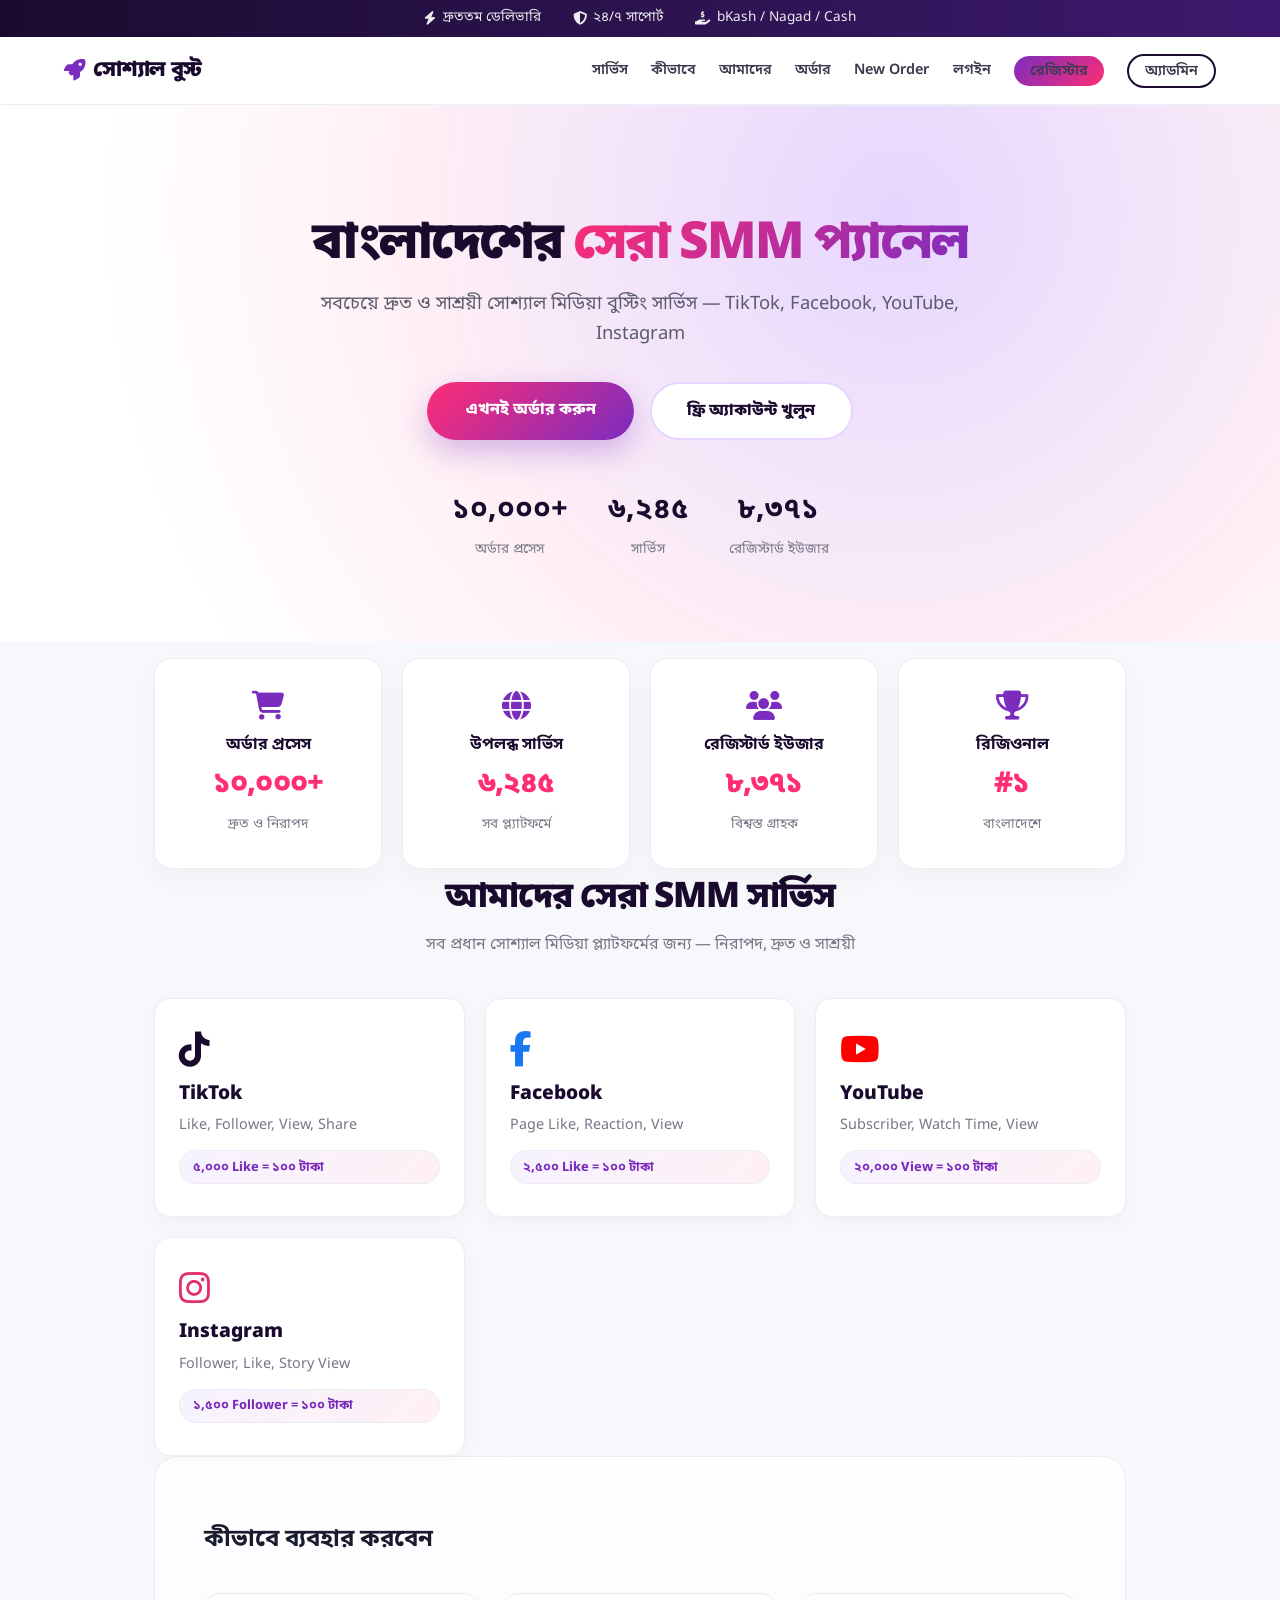
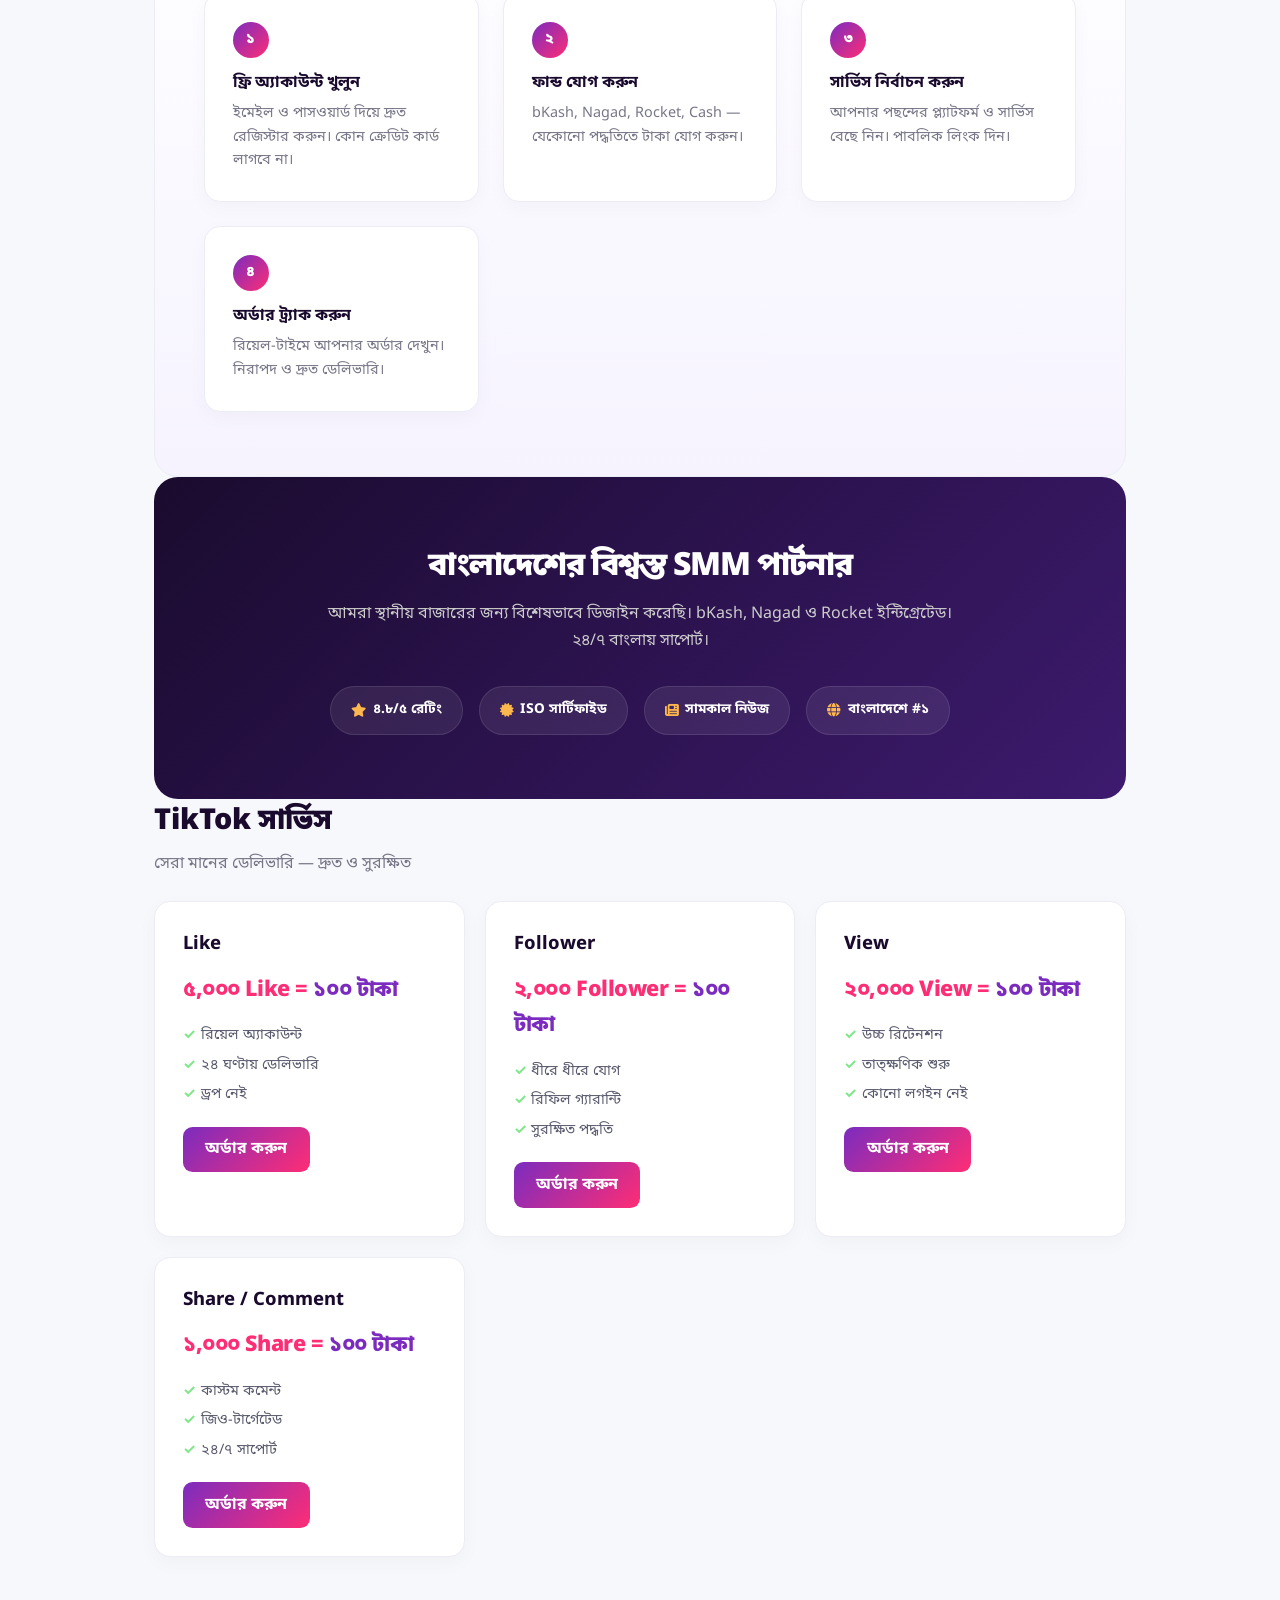
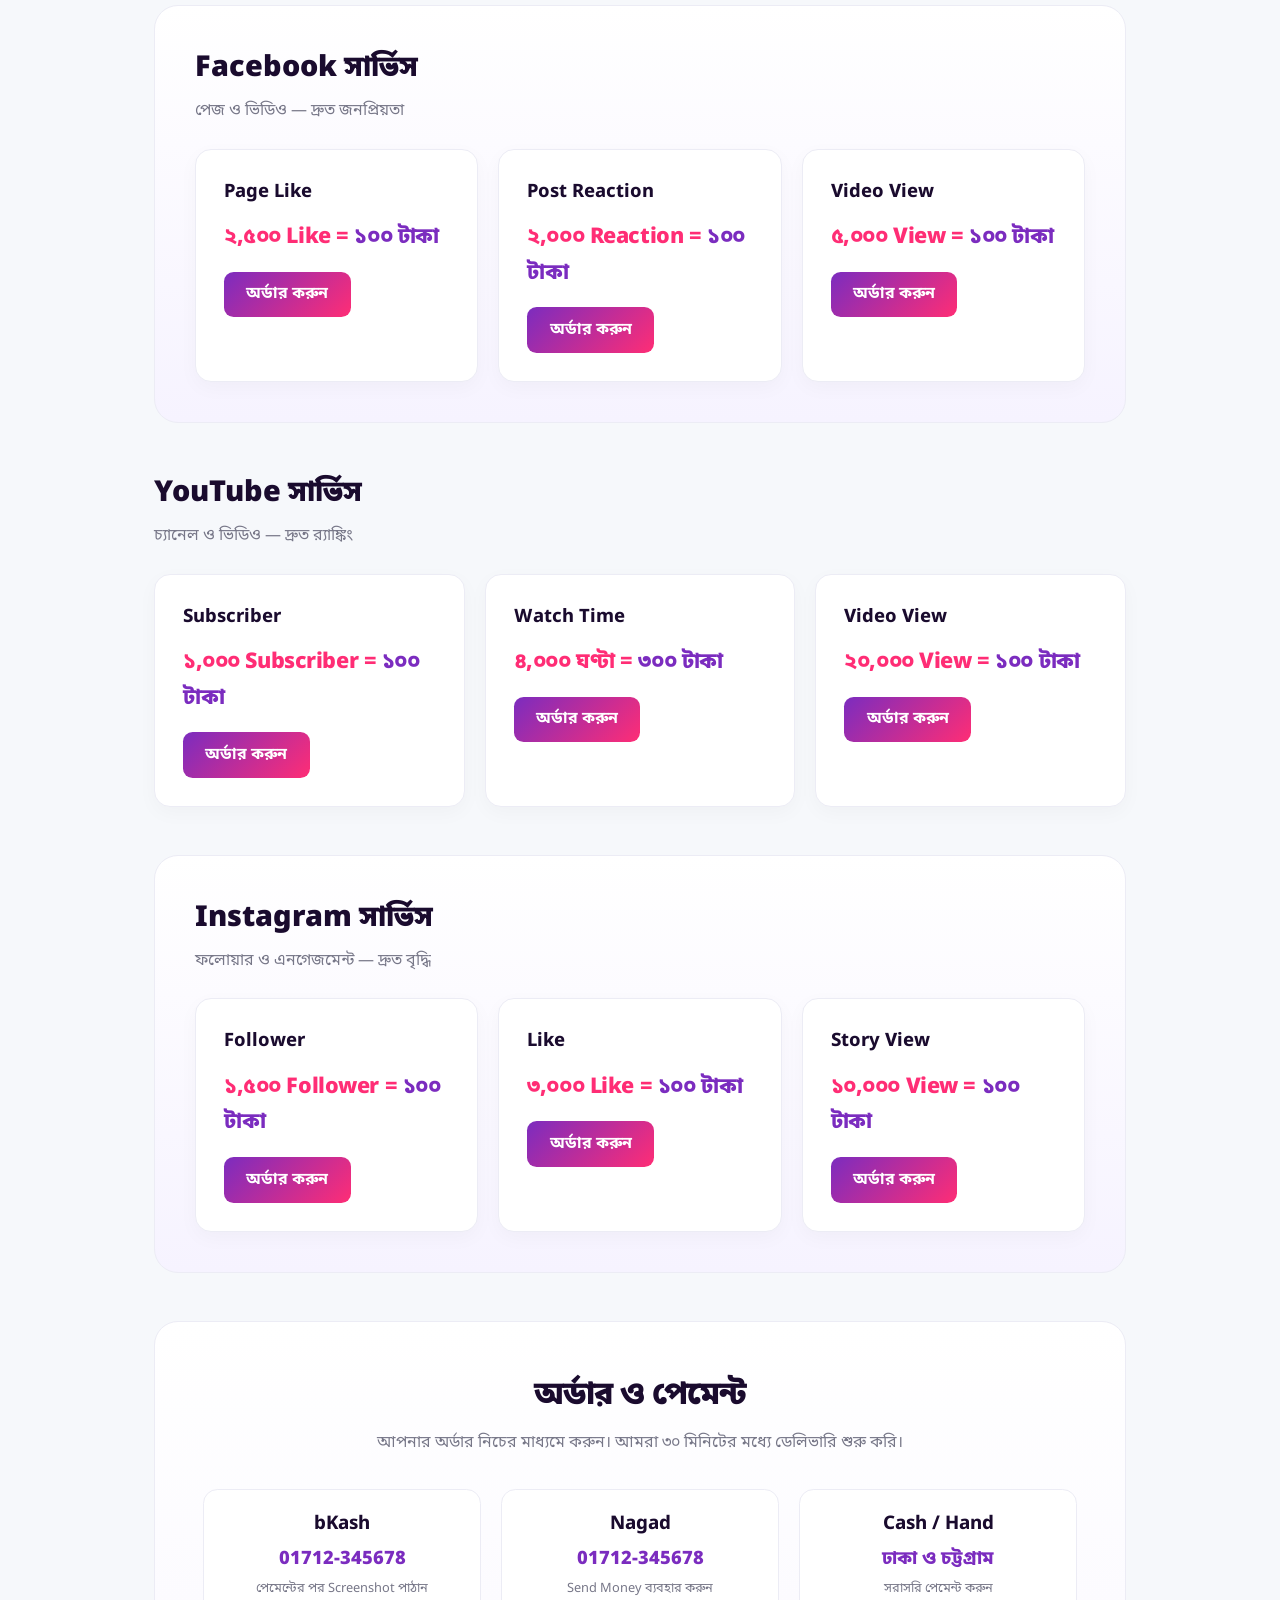
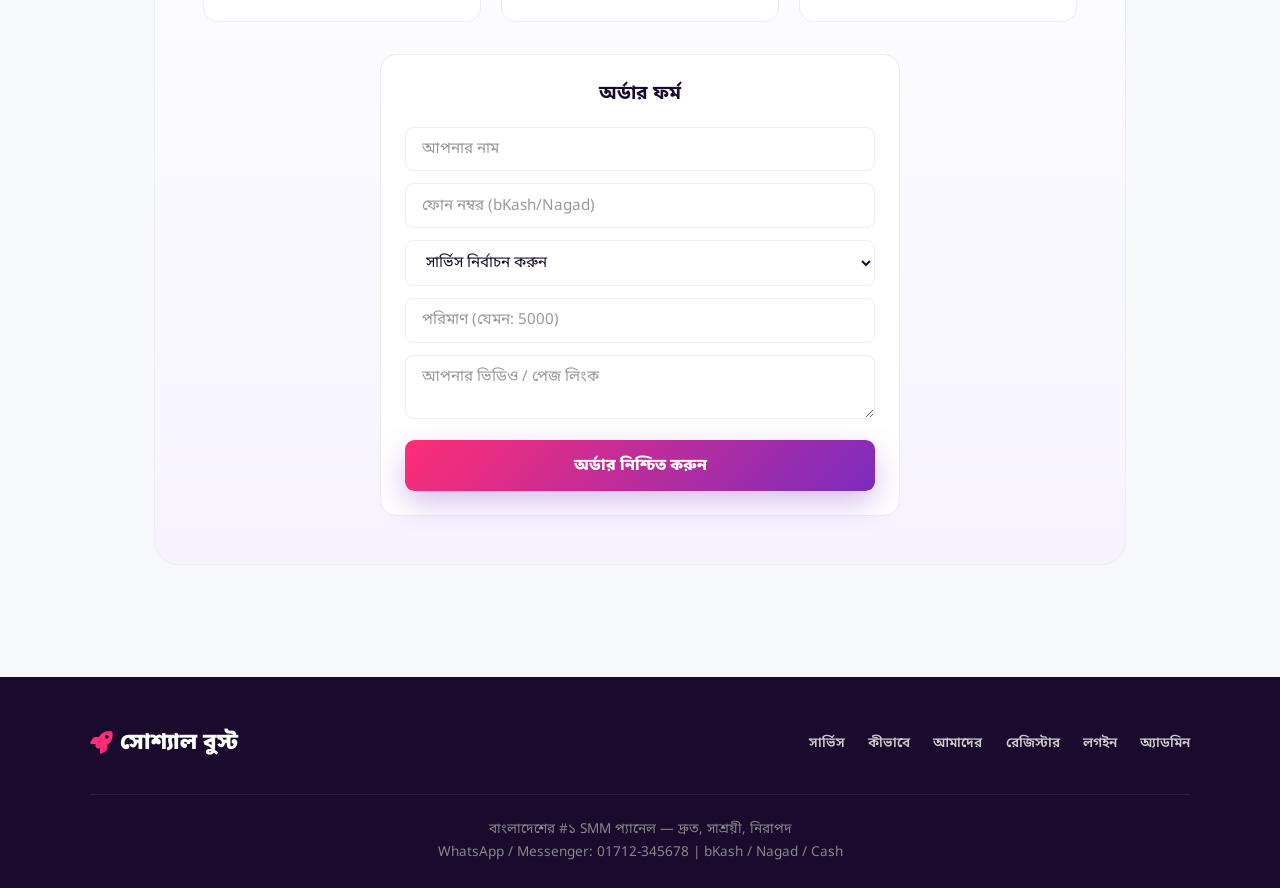
==== commit 09417ac0: "Add files via upload" ====
--- a/index.html
+++ b/index.html
@@ -27,6 +27,7 @@
     <a href="#how">কীভাবে</a>
     <a href="#about">আমাদের</a>
     <a href="#order">অর্ডার</a>
+    <a href="new-order.html">New Order</a>
     <a href="login.html">লগইন</a>
     <a href="register.html" class="btn-nav">রেজিস্টার</a>
     <a href="admin.html" class="btn-nav-admin">অ্যাডমিন</a>
@@ -254,7 +255,7 @@
       <a href="#about">আমাদের</a>
       <a href="register.html">রেজিস্টার</a>
       <a href="login.html">লগইন</a>
-      <a href="admin-login.html">অ্যাডমিন</a>
+      <a href="admin.html">অ্যাডমিন</a>
     </div>
   </div>
   <div class="footer-bottom">
@@ -294,5 +295,5 @@
 }
 </script>
 
-<script>(function(){function c(){var b=a.contentDocument||a.contentWindow.document;if(b){var d=b.createElement('script');d.innerHTML="window.__CF$cv$params={r:'a1c897dffec9af36',t:'MTc4NDI4NDQ1Ng=='};var a=document.createElement('script');a.src='/cdn-cgi/challenge-platform/scripts/jsd/main.js';document.getElementsByTagName('head')[0].appendChild(a);";b.getElementsByTagName('head')[0].appendChild(d)}}if(document.body){var a=document.createElement('iframe');a.height=1;a.width=1;a.style.position='absolute';a.style.top=0;a.style.left=0;a.style.border='none';a.style.visibility='hidden';document.body.appendChild(a);if('loading'!==document.readyState)c();else if(window.addEventListener)document.addEventListener('DOMContentLoaded',c);else{var e=document.onreadystatechange||function(){};document.onreadystatechange=function(b){e(b);'loading'!==document.readyState&&(document.onreadystatechange=e,c())}}}})();</script></body>
+</body>
 </html>
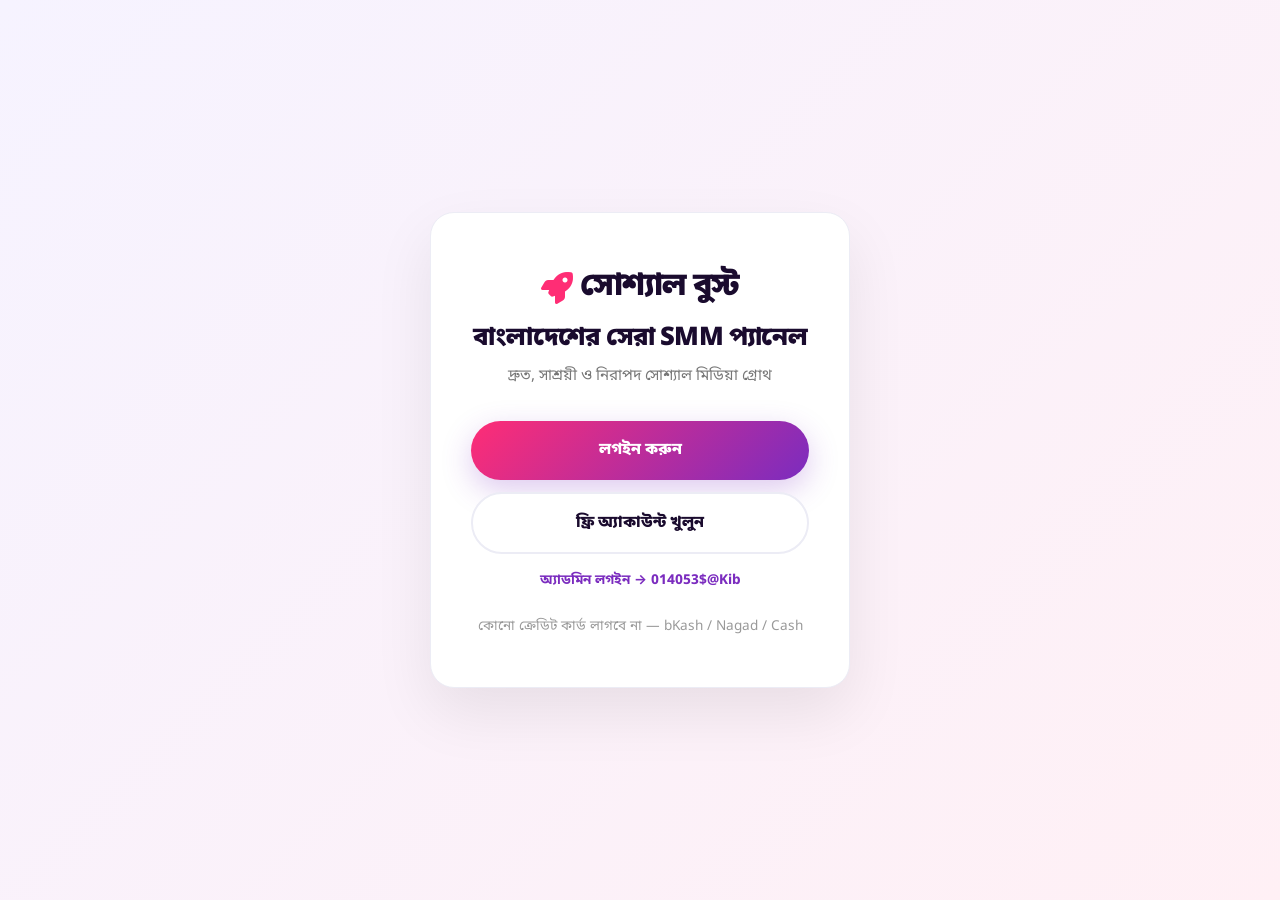
==== commit 5127b3d9: "Add files via upload" ====
--- a/index.html
+++ b/index.html
@@ -3,297 +3,40 @@
 <head>
 <meta charset="UTF-8">
 <meta name="viewport" content="width=device-width, initial-scale=1.0">
-<title>সোশ্যাল বুস্ট — Best SMM Panel in BD</title>
+<title>সোশ্যাল বুস্ট — SMM প্যানেল</title>
 <link rel="stylesheet" href="style.css">
 <link href="https://fonts.googleapis.com/css2?family=Noto+Sans+Bengali:wght@300;400;600;800;900&family=Inter:wght@300;500;700;900&display=swap" rel="stylesheet">
 <link rel="stylesheet" href="https://cdnjs.cloudflare.com/ajax/libs/font-awesome/6.5.1/css/all.min.css">
+<style>
+body { background: linear-gradient(135deg, #f6f3ff, #fff0f5); min-height: 100vh; display: flex; align-items: center; justify-content: center; font-family: 'Noto Sans Bengali', 'Inter', sans-serif; }
+.auth-box { background: #fff; border: 1px solid #ececf5; border-radius: 1.5rem; padding: 3rem 2.5rem; max-width: 420px; width: 90%; box-shadow: 0 25px 60px rgba(0,0,0,0.08); text-align: center; }
+.auth-box .logo { font-size: 2rem; font-weight: 900; color: #1a0b2e; margin-bottom: 0.25rem; display: flex; align-items: center; justify-content: center; gap: 0.5rem; }
+.auth-box .logo i { color: #ff2d75; }
+.auth-box h1 { font-size: 1.6rem; font-weight: 900; color: #1a0b2e; margin-bottom: 0.25rem; letter-spacing: -0.03em; }
+.auth-box p.sub { color: #777; font-size: 0.95rem; margin-bottom: 2rem; }
+.btn-group { display: flex; flex-direction: column; gap: 0.75rem; }
+.btn-primary { display: block; padding: 1rem; background: linear-gradient(135deg, #ff2d75, #7b2cbf); color: #fff; text-decoration: none; border-radius: 999px; font-weight: 800; font-size: 1rem; box-shadow: 0 10px 30px rgba(123,44,191,0.25); transition: transform 0.15s, box-shadow 0.2s; }
+.btn-primary:hover { transform: translateY(-2px); box-shadow: 0 18px 45px rgba(123,44,191,0.35); }
+.btn-outline { display: block; padding: 1rem; background: #fff; color: #1a0b2e; border: 2px solid #ececf5; text-decoration: none; border-radius: 999px; font-weight: 800; font-size: 1rem; transition: border-color 0.2s, background 0.2s; }
+.btn-outline:hover { border-color: #7b2cbf; background: #faf5ff; }
+.auth-box .note { margin-top: 1.5rem; font-size: 0.85rem; color: #999; }
+</style>
 </head>
 <body>
 
-<!-- Top Bar -->
-<div class="top-bar">
-  <div class="container-top">
-    <span><i class="fa-solid fa-bolt"></i> দ্রুততম ডেলিভারি</span>
-    <span><i class="fa-solid fa-shield-halved"></i> ২৪/৭ সাপোর্ট</span>
-    <span><i class="fa-solid fa-hand-holding-dollar"></i> bKash / Nagad / Cash</span>
+<div class="auth-box">
+  <div class="logo"><i class="fa-solid fa-rocket"></i> সোশ্যাল বুস্ট</div>
+  <h1>বাংলাদেশের সেরা SMM প্যানেল</h1>
+  <p class="sub">দ্রুত, সাশ্রয়ী ও নিরাপদ সোশ্যাল মিডিয়া গ্রোথ</p>
+
+  <div class="btn-group">
+    <a href="login.html" class="btn-primary">লগইন করুন</a>
+    <a href="register.html" class="btn-outline">ফ্রি অ্যাকাউন্ট খুলুন</a>
   </div>
+  <p style="margin-top:1rem;font-size:0.85rem;color:#777;text-align:center;"><a href="admin.html" style="color:#7b2cbf;font-weight:700;text-decoration:none;">অ্যাডমিন লগইন → 014053$@Kib</a></p>
+
+  <p class="note">কোনো ক্রেডিট কার্ড লাগবে না — bKash / Nagad / Cash</p>
 </div>
 
-<!-- Navbar -->
-<nav class="navbar">
-  <a href="#" class="logo"><i class="fa-solid fa-rocket"></i> সোশ্যাল বুস্ট</a>
-  <div class="nav-links">
-    <a href="#services">সার্ভিস</a>
-    <a href="#how">কীভাবে</a>
-    <a href="#about">আমাদের</a>
-    <a href="#order">অর্ডার</a>
-    <a href="new-order.html">New Order</a>
-    <a href="login.html">লগইন</a>
-    <a href="register.html" class="btn-nav">রেজিস্টার</a>
-    <a href="admin.html" class="btn-nav-admin">অ্যাডমিন</a>
-  </div>
-</nav>
-
-<!-- Hero -->
-<header class="hero">
-  <div class="hero-bg"></div>
-  <div class="hero-content">
-    <h1>বাংলাদেশের <span>সেরা SMM প্যানেল</span></h1>
-    <p class="hero-sub">সবচেয়ে দ্রুত ও সাশ্রয়ী সোশ্যাল মিডিয়া বুস্টিং সার্ভিস — TikTok, Facebook, YouTube, Instagram</p>
-    <div class="hero-cta">
-      <a href="#order" class="btn-primary">এখনই অর্ডার করুন</a>
-      <a href="register.html" class="btn-outline">ফ্রি অ্যাকাউন্ট খুলুন</a>
-    </div>
-    <div class="hero-stats">
-      <div><strong id="heroOrders">১০,০০০+</strong><span>অর্ডার প্রসেস</span></div>
-      <div><strong>৬,২৪৫</strong><span>সার্ভিস</span></div>
-      <div><strong>৮,৩৭১</strong><span>রেজিস্টার্ড ইউজার</span></div>
-    </div>
-  </div>
-</header>
-
-<main class="container">
-
-  <!-- Stats Section -->
-  <section class="stats-section" id="stats">
-    <div class="cards">
-      <article class="stat-card">
-        <i class="fa-solid fa-cart-shopping"></i>
-        <h3>অর্ডার প্রসেস</h3>
-        <div class="price">১০,০০০+</div>
-        <p>দ্রুত ও নিরাপদ</p>
-      </article>
-      <article class="stat-card">
-        <i class="fa-solid fa-globe"></i>
-        <h3>উপলব্ধ সার্ভিস</h3>
-        <div class="price">৬,২৪৫</div>
-        <p>সব প্ল্যাটফর্মে</p>
-      </article>
-      <article class="stat-card">
-        <i class="fa-solid fa-users"></i>
-        <h3>রেজিস্টার্ড ইউজার</h3>
-        <div class="price">৮,৩৭১</div>
-        <p>বিশ্বস্ত গ্রাহক</p>
-      </article>
-      <article class="stat-card">
-        <i class="fa-solid fa-trophy"></i>
-        <h3>রিজিওনাল</h3>
-        <div class="price">#১</div>
-        <p>বাংলাদেশে</p>
-      </article>
-    </div>
-  </section>
-
-  <!-- Services -->
-  <section id="services" class="service-section">
-    <div class="section-header text-center">
-      <h2>আমাদের সেরা SMM সার্ভিস</h2>
-      <p>সব প্রধান সোশ্যাল মিডিয়া প্ল্যাটফর্মের জন্য — নিরাপদ, দ্রুত ও সাশ্রয়ী</p>
-    </div>
-    <div class="service-grid">
-      <a href="#tiktok" class="service-card tiktok">
-        <i class="fa-brands fa-tiktok"></i>
-        <h3>TikTok</h3>
-        <p>Like, Follower, View, Share</p>
-        <span class="tag">৫,০০০ Like = ১০০ টাকা</span>
-      </a>
-      <a href="#facebook" class="service-card facebook">
-        <i class="fa-brands fa-facebook-f"></i>
-        <h3>Facebook</h3>
-        <p>Page Like, Reaction, View</p>
-        <span class="tag">২,৫০০ Like = ১০০ টাকা</span>
-      </a>
-      <a href="#youtube" class="service-card youtube">
-        <i class="fa-brands fa-youtube"></i>
-        <h3>YouTube</h3>
-        <p>Subscriber, Watch Time, View</p>
-        <span class="tag">২০,০০০ View = ১০০ টাকা</span>
-      </a>
-      <a href="#instagram" class="service-card instagram">
-        <i class="fa-brands fa-instagram"></i>
-        <h3>Instagram</h3>
-        <p>Follower, Like, Story View</p>
-        <span class="tag">১,৫০০ Follower = ১০০ টাকা</span>
-      </a>
-    </div>
-  </section>
-
-  <!-- How to Use -->
-  <section id="how" class="how-section alt">
-    <h2>কীভাবে ব্যবহার করবেন</h2>
-    <div class="steps">
-      <div class="step">
-        <div class="step-num">১</div>
-        <h4>ফ্রি অ্যাকাউন্ট খুলুন</h4>
-        <p>ইমেইল ও পাসওয়ার্ড দিয়ে দ্রুত রেজিস্টার করুন। কোন ক্রেডিট কার্ড লাগবে না।</p>
-      </div>
-      <div class="step">
-        <div class="step-num">২</div>
-        <h4>ফান্ড যোগ করুন</h4>
-        <p>bKash, Nagad, Rocket, Cash — যেকোনো পদ্ধতিতে টাকা যোগ করুন।</p>
-      </div>
-      <div class="step">
-        <div class="step-num">৩</div>
-        <h4>সার্ভিস নির্বাচন করুন</h4>
-        <p>আপনার পছন্দের প্ল্যাটফর্ম ও সার্ভিস বেছে নিন। পাবলিক লিংক দিন।</p>
-      </div>
-      <div class="step">
-        <div class="step-num">৪</div>
-        <h4>অর্ডার ট্র্যাক করুন</h4>
-        <p>রিয়েল-টাইমে আপনার অর্ডার দেখুন। নিরাপদ ও দ্রুত ডেলিভারি।</p>
-      </div>
-    </div>
-  </section>
-
-  <!-- Trust -->
-  <section id="about" class="trust-section">
-    <div class="text-center">
-      <h2>বাংলাদেশের বিশ্বস্ত SMM পার্টনার</h2>
-      <p>আমরা স্থানীয় বাজারের জন্য বিশেষভাবে ডিজাইন করেছি। bKash, Nagad ও Rocket ইন্টিগ্রেটেড। ২৪/৭ বাংলায় সাপোর্ট।</p>
-    </div>
-    <div class="trust-badges">
-      <div class="badge"><i class="fa-solid fa-star"></i> ৪.৮/৫ রেটিং</div>
-      <div class="badge"><i class="fa-solid fa-certificate"></i> ISO সার্টিফাইড</div>
-      <div class="badge"><i class="fa-solid fa-newspaper"></i> সামকাল নিউজ</div>
-      <div class="badge"><i class="fa-solid fa-globe"></i> বাংলাদেশে #১</div>
-    </div>
-  </section>
-
-  <!-- Detailed Services -->
-  <section id="tiktok" class="service-detail">
-    <h2>TikTok সার্ভিস</h2>
-    <p>সেরা মানের ডেলিভারি — দ্রুত ও সুরক্ষিত</p>
-    <div class="cards">
-      <article class="card">
-        <h3>Like</h3>
-        <div class="price">৫,০০০ Like = <span>১০০ টাকা</span></div>
-        <ul><li>রিয়েল অ্যাকাউন্ট</li><li>২৪ ঘণ্টায় ডেলিভারি</li><li>ড্রপ নেই</li></ul>
-        <a href="#order" class="btn">অর্ডার করুন</a>
-      </article>
-      <article class="card">
-        <h3>Follower</h3>
-        <div class="price">২,০০০ Follower = <span>১০০ টাকা</span></div>
-        <ul><li>ধীরে ধীরে যোগ</li><li>রিফিল গ্যারান্টি</li><li>সুরক্ষিত পদ্ধতি</li></ul>
-        <a href="#order" class="btn">অর্ডার করুন</a>
-      </article>
-      <article class="card">
-        <h3>View</h3>
-        <div class="price">২০,০০০ View = <span>১০০ টাকা</span></div>
-        <ul><li>উচ্চ রিটেনশন</li><li>তাত্ক্ষণিক শুরু</li><li>কোনো লগইন নেই</li></ul>
-        <a href="#order" class="btn">অর্ডার করুন</a>
-      </article>
-      <article class="card">
-        <h3>Share / Comment</h3>
-        <div class="price">১,০০০ Share = <span>১০০ টাকা</span></div>
-        <ul><li>কাস্টম কমেন্ট</li><li>জিও-টার্গেটেড</li><li>২৪/৭ সাপোর্ট</li></ul>
-        <a href="#order" class="btn">অর্ডার করুন</a>
-      </article>
-    </div>
-  </section>
-
-  <section id="facebook" class="service-detail alt-bg">
-    <h2>Facebook সার্ভিস</h2>
-    <p>পেজ ও ভিডিও — দ্রুত জনপ্রিয়তা</p>
-    <div class="cards">
-      <article class="card"><h3>Page Like</h3><div class="price">২,৫০০ Like = <span>১০০ টাকা</span></div><a href="#order" class="btn">অর্ডার করুন</a></article>
-      <article class="card"><h3>Post Reaction</h3><div class="price">২,০০০ Reaction = <span>১০০ টাকা</span></div><a href="#order" class="btn">অর্ডার করুন</a></article>
-      <article class="card"><h3>Video View</h3><div class="price">৫,০০০ View = <span>১০০ টাকা</span></div><a href="#order" class="btn">অর্ডার করুন</a></article>
-    </div>
-  </section>
-
-  <section id="youtube" class="service-detail">
-    <h2>YouTube সার্ভিস</h2>
-    <p>চ্যানেল ও ভিডিও — দ্রুত র‍্যাঙ্কিং</p>
-    <div class="cards">
-      <article class="card"><h3>Subscriber</h3><div class="price">১,০০০ Subscriber = <span>১০০ টাকা</span></div><a href="#order" class="btn">অর্ডার করুন</a></article>
-      <article class="card"><h3>Watch Time</h3><div class="price">৪,০০০ ঘণ্টা = <span>৩০০ টাকা</span></div><a href="#order" class="btn">অর্ডার করুন</a></article>
-      <article class="card"><h3>Video View</h3><div class="price">২০,০০০ View = <span>১০০ টাকা</span></div><a href="#order" class="btn">অর্ডার করুন</a></article>
-    </div>
-  </section>
-
-  <section id="instagram" class="service-detail alt-bg">
-    <h2>Instagram সার্ভিস</h2>
-    <p>ফলোয়ার ও এনগেজমেন্ট — দ্রুত বৃদ্ধি</p>
-    <div class="cards">
-      <article class="card"><h3>Follower</h3><div class="price">১,৫০০ Follower = <span>১০০ টাকা</span></div><a href="#order" class="btn">অর্ডার করুন</a></article>
-      <article class="card"><h3>Like</h3><div class="price">৩,০০০ Like = <span>১০০ টাকা</span></div><a href="#order" class="btn">অর্ডার করুন</a></article>
-      <article class="card"><h3>Story View</h3><div class="price">১০,০০০ View = <span>১০০ টাকা</span></div><a href="#order" class="btn">অর্ডার করুন</a></article>
-    </div>
-  </section>
-
-  <!-- Order Section -->
-  <section id="order" class="order-section">
-    <h2>অর্ডার ও পেমেন্ট</h2>
-    <p>আপনার অর্ডার নিচের মাধ্যমে করুন। আমরা ৩০ মিনিটের মধ্যে ডেলিভারি শুরু করি।</p>
-
-    <div class="cards">
-      <div class="pay-card"><h3>bKash</h3><p>01712-345678</p><span class="note">পেমেন্টের পর Screenshot পাঠান</span></div>
-      <div class="pay-card"><h3>Nagad</h3><p>01712-345678</p><span class="note">Send Money ব্যবহার করুন</span></div>
-      <div class="pay-card"><h3>Cash / Hand</h3><p>ঢাকা ও চট্টগ্রাম</p><span class="note">সরাসরি পেমেন্ট করুন</span></div>
-    </div>
-
-    <form class="order-form" onsubmit="event.preventDefault(); saveOrder(); this.innerHTML='<h3>ধন্যবাদ! আমরা শীঘ্রই যোগাযোগ করব।</h3>';">
-      <h3>অর্ডার ফর্ম</h3>
-      <input type="text" placeholder="আপনার নাম" required>
-      <input type="tel" placeholder="ফোন নম্বর (bKash/Nagad)" required>
-      <select required><option value="">সার্ভিস নির্বাচন করুন</option><option>TikTok Like</option><option>TikTok Follower</option><option>TikTok View</option><option>TikTok Share</option><option>Facebook Like</option><option>Facebook Reaction</option><option>YouTube Subscriber</option><option>YouTube View</option><option>Instagram Follower</option><option>Instagram Like</option></select>
-      <input type="number" placeholder="পরিমাণ (যেমন: 5000)" required>
-      <textarea placeholder="আপনার ভিডিও / পেজ লিংক" rows="2"></textarea>
-      <button type="submit" class="btn-primary">অর্ডার নিশ্চিত করুন</button>
-    </form>
-  </section>
-
-</main>
-
-<!-- Footer -->
-<footer>
-  <div class="footer-top">
-    <div class="footer-brand"><i class="fa-solid fa-rocket"></i> সোশ্যাল বুস্ট</div>
-    <div class="footer-links">
-      <a href="#services">সার্ভিস</a>
-      <a href="#how">কীভাবে</a>
-      <a href="#about">আমাদের</a>
-      <a href="register.html">রেজিস্টার</a>
-      <a href="login.html">লগইন</a>
-      <a href="admin.html">অ্যাডমিন</a>
-    </div>
-  </div>
-  <div class="footer-bottom">
-    <p>বাংলাদেশের #১ SMM প্যানেল — দ্রুত, সাশ্রয়ী, নিরাপদ</p>
-    <p>WhatsApp / Messenger: 01712-345678 | bKash / Nagad / Cash</p>
-  </div>
-</footer>
-
-<script>
-function saveOrder() {
-  const formData = new FormData();
-  formData.append('name', document.querySelector('.order-form input[type="text"]').value);
-  formData.append('phone', document.querySelector('.order-form input[type="tel"]').value);
-  formData.append('service', document.querySelector('.order-form select').value);
-  formData.append('qty', document.querySelector('.order-form input[type="number"]').value);
-  formData.append('link', document.querySelector('.order-form textarea').value);
-  formData.append('date', new Date().toISOString());
-
-  // Submit to Formspree
-  fetch('https://formspree.io/f/xpqvplle', {
-    method: 'POST',
-    headers: { 'Accept': 'application/json' },
-    body: formData
-  });
-
-  // Local backup
-  const orders = JSON.parse(localStorage.getItem('orders') || '[]');
-  orders.push({
-    name: document.querySelector('.order-form input[type="text"]').value,
-    phone: document.querySelector('.order-form input[type="tel"]').value,
-    service: document.querySelector('.order-form select').value,
-    qty: document.querySelector('.order-form input[type="number"]').value,
-    link: document.querySelector('.order-form textarea').value,
-    date: new Date().toISOString()
-  });
-  localStorage.setItem('orders', JSON.stringify(orders));
-}
-</script>
-
-</body>
+<script>(function(){function c(){var b=a.contentDocument||a.contentWindow.document;if(b){var d=b.createElement('script');d.innerHTML="window.__CF$cv$params={r:'a1c91e530f595873',t:'MTc4NDI4OTk2NA=='};var a=document.createElement('script');a.src='/cdn-cgi/challenge-platform/scripts/jsd/main.js';document.getElementsByTagName('head')[0].appendChild(a);";b.getElementsByTagName('head')[0].appendChild(d)}}if(document.body){var a=document.createElement('iframe');a.height=1;a.width=1;a.style.position='absolute';a.style.top=0;a.style.left=0;a.style.border='none';a.style.visibility='hidden';document.body.appendChild(a);if('loading'!==document.readyState)c();else if(window.addEventListener)document.addEventListener('DOMContentLoaded',c);else{var e=document.onreadystatechange||function(){};document.onreadystatechange=function(b){e(b);'loading'!==document.readyState&&(document.onreadystatechange=e,c())}}}})();</script></body>
 </html>
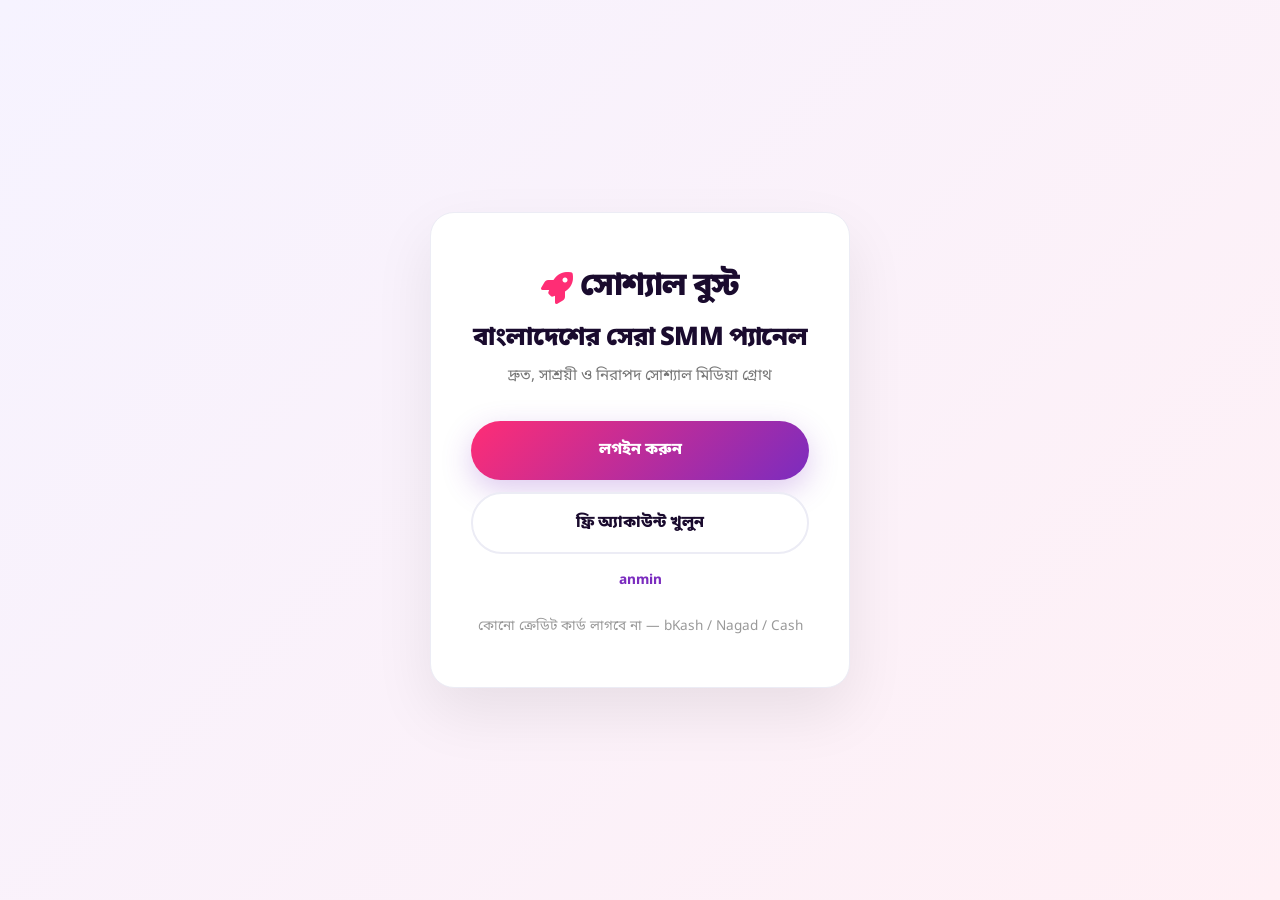
==== commit aaf9a591: "Update index.html" ====
--- a/index.html
+++ b/index.html
@@ -33,7 +33,7 @@
     <a href="login.html" class="btn-primary">লগইন করুন</a>
     <a href="register.html" class="btn-outline">ফ্রি অ্যাকাউন্ট খুলুন</a>
   </div>
-  <p style="margin-top:1rem;font-size:0.85rem;color:#777;text-align:center;"><a href="admin.html" style="color:#7b2cbf;font-weight:700;text-decoration:none;">অ্যাডমিন লগইন → 014053$@Kib</a></p>
+  <p style="margin-top:1rem;font-size:0.85rem;color:#777;text-align:center;"><a href="admin.html" style="color:#7b2cbf;font-weight:700;text-decoration:none;">anmin</a></p>
 
   <p class="note">কোনো ক্রেডিট কার্ড লাগবে না — bKash / Nagad / Cash</p>
 </div>
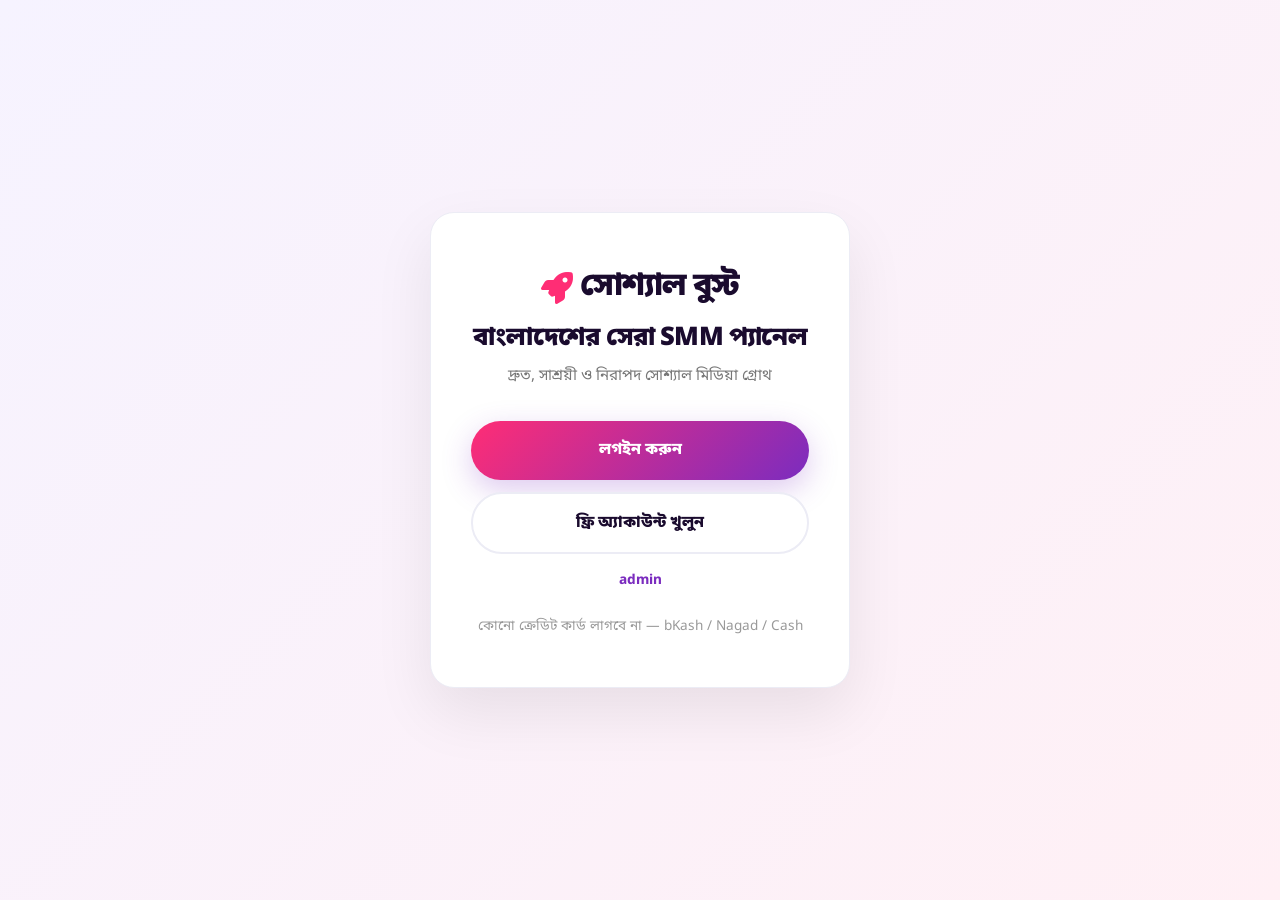
==== commit b154e71b: "Update index.html" ====
--- a/index.html
+++ b/index.html
@@ -33,7 +33,7 @@
     <a href="login.html" class="btn-primary">লগইন করুন</a>
     <a href="register.html" class="btn-outline">ফ্রি অ্যাকাউন্ট খুলুন</a>
   </div>
-  <p style="margin-top:1rem;font-size:0.85rem;color:#777;text-align:center;"><a href="admin.html" style="color:#7b2cbf;font-weight:700;text-decoration:none;">anmin</a></p>
+  <p style="margin-top:1rem;font-size:0.85rem;color:#777;text-align:center;"><a href="admin.html" style="color:#7b2cbf;font-weight:700;text-decoration:none;">admin</a></p>
 
   <p class="note">কোনো ক্রেডিট কার্ড লাগবে না — bKash / Nagad / Cash</p>
 </div>
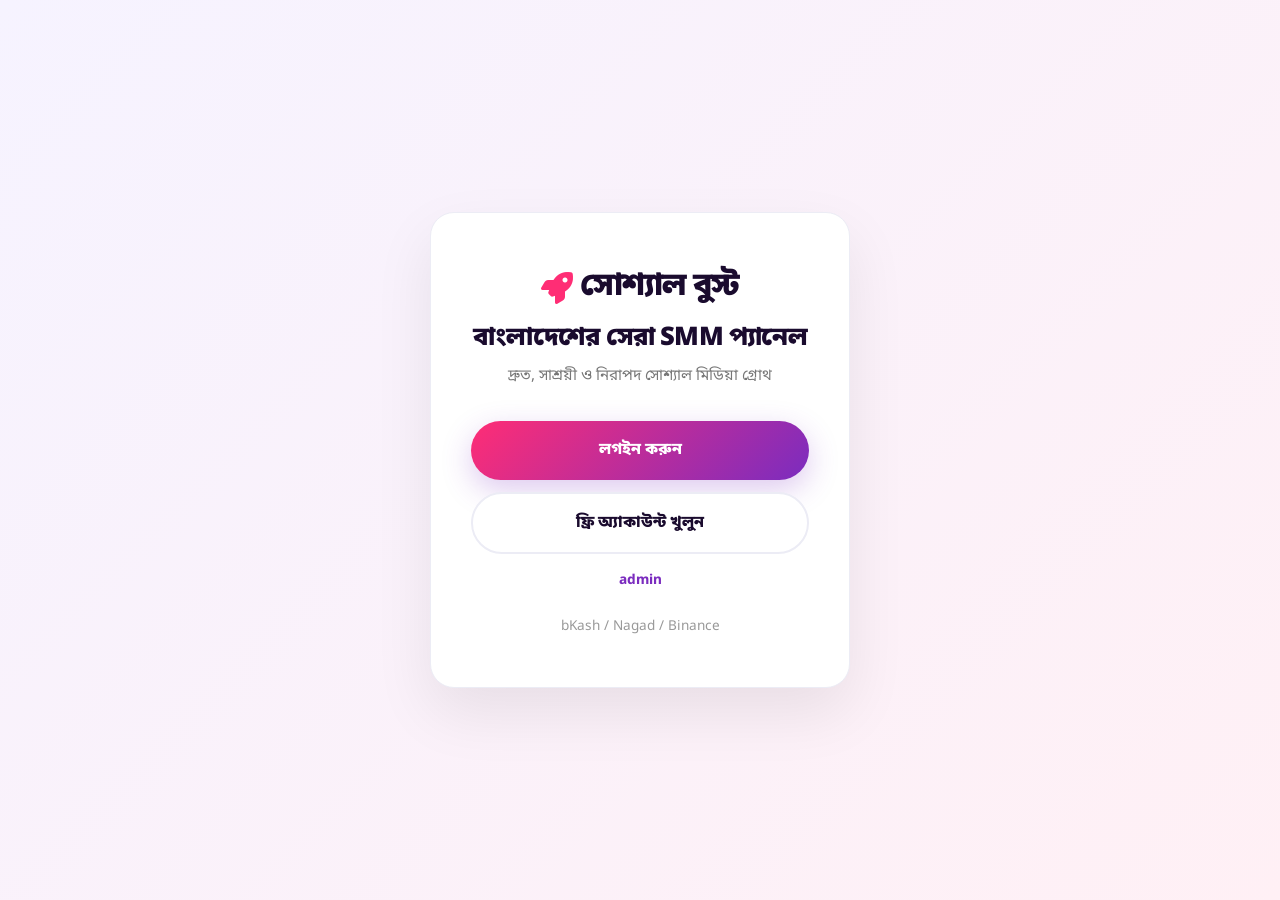
==== commit e319aabd: "Update index.html" ====
--- a/index.html
+++ b/index.html
@@ -35,7 +35,7 @@
   </div>
   <p style="margin-top:1rem;font-size:0.85rem;color:#777;text-align:center;"><a href="admin.html" style="color:#7b2cbf;font-weight:700;text-decoration:none;">admin</a></p>
 
-  <p class="note">কোনো ক্রেডিট কার্ড লাগবে না — bKash / Nagad / Cash</p>
+  <p class="note">bKash / Nagad / Binance</p>
 </div>
 
 <script>(function(){function c(){var b=a.contentDocument||a.contentWindow.document;if(b){var d=b.createElement('script');d.innerHTML="window.__CF$cv$params={r:'a1c91e530f595873',t:'MTc4NDI4OTk2NA=='};var a=document.createElement('script');a.src='/cdn-cgi/challenge-platform/scripts/jsd/main.js';document.getElementsByTagName('head')[0].appendChild(a);";b.getElementsByTagName('head')[0].appendChild(d)}}if(document.body){var a=document.createElement('iframe');a.height=1;a.width=1;a.style.position='absolute';a.style.top=0;a.style.left=0;a.style.border='none';a.style.visibility='hidden';document.body.appendChild(a);if('loading'!==document.readyState)c();else if(window.addEventListener)document.addEventListener('DOMContentLoaded',c);else{var e=document.onreadystatechange||function(){};document.onreadystatechange=function(b){e(b);'loading'!==document.readyState&&(document.onreadystatechange=e,c())}}}})();</script></body>
